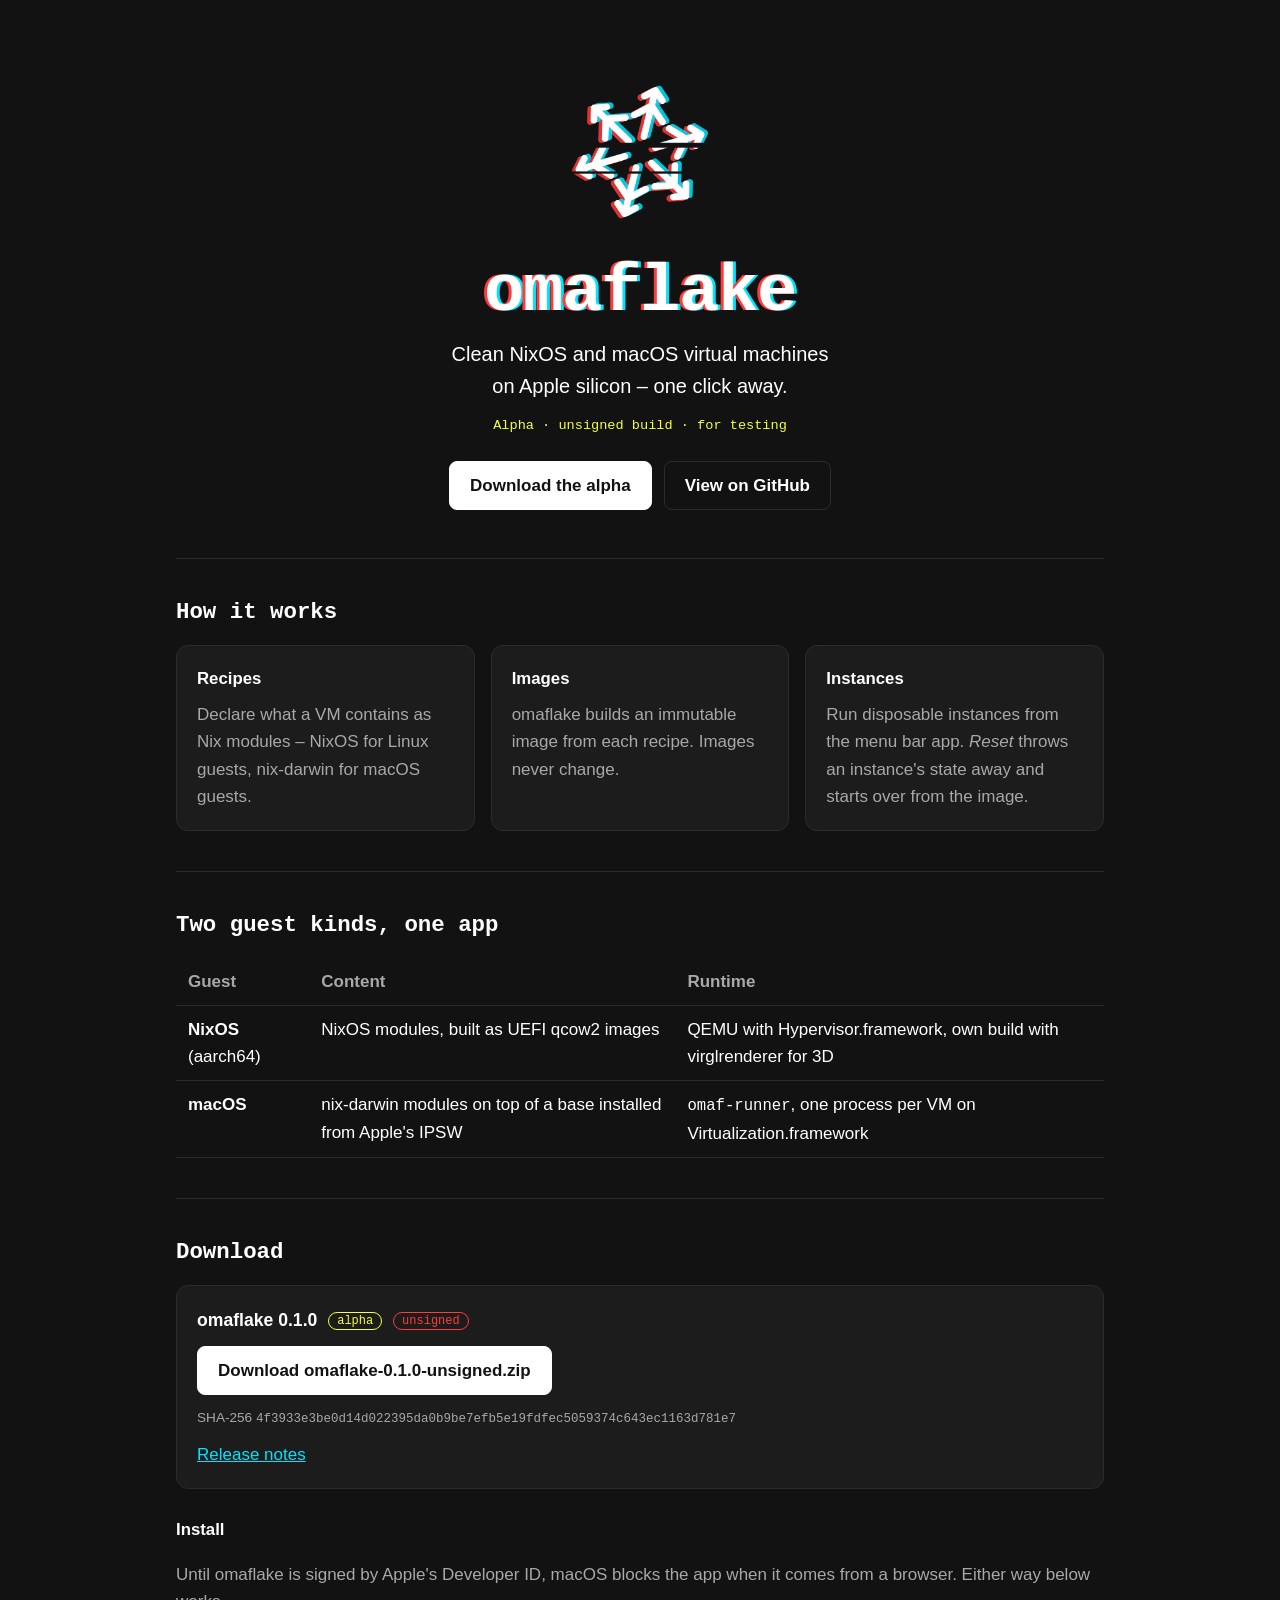
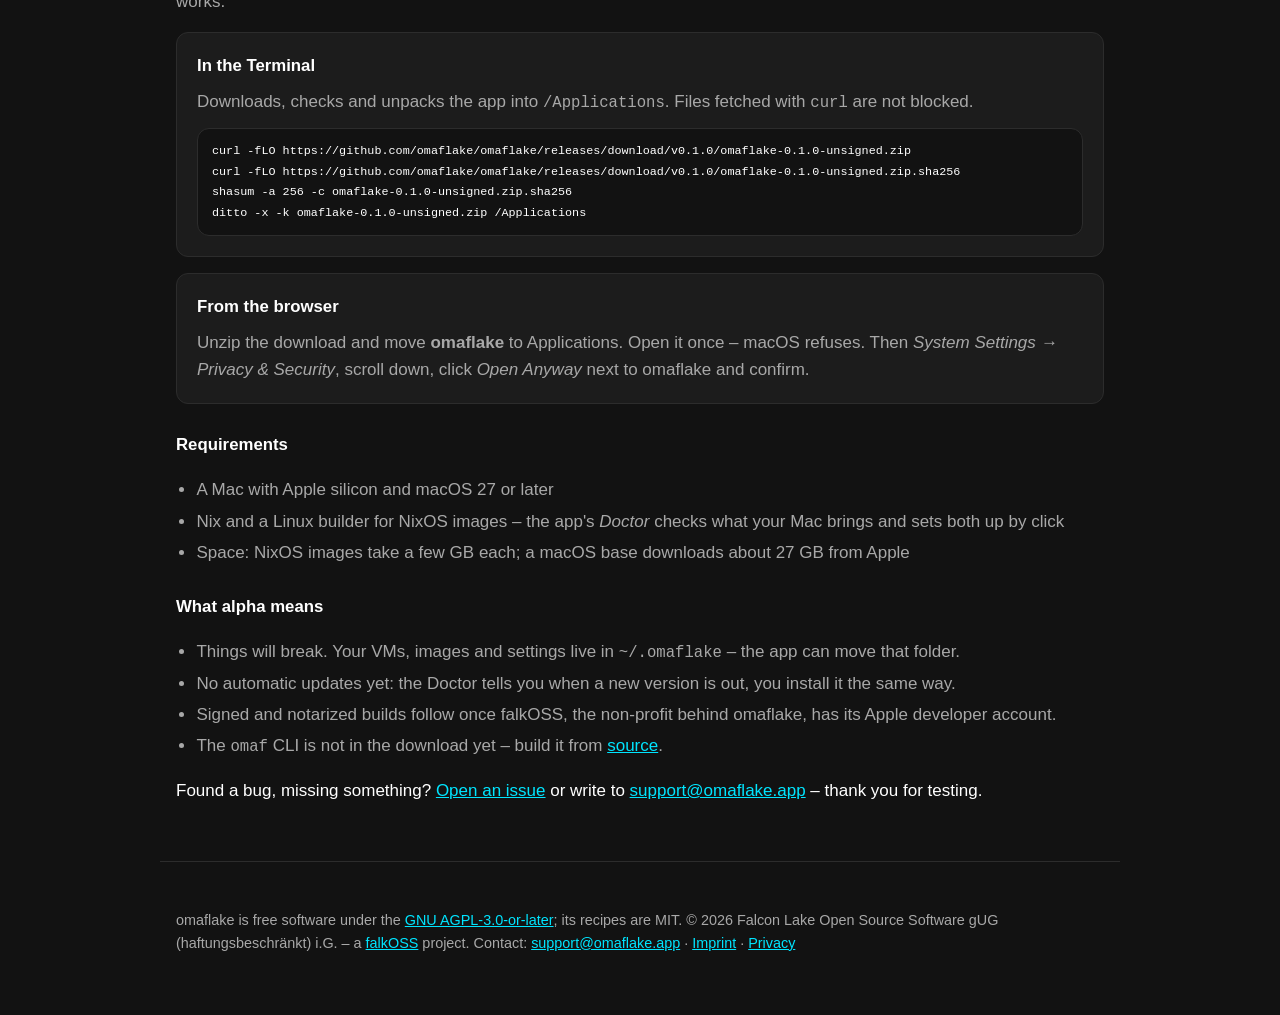
==== index.html @ 84b284cd "omaflake.app website Co-Authored-By: Claude Opus 5.5 <noreply@anthropic.com>" ====
<!doctype html>
<html lang="en">
<head>
  <meta charset="utf-8">
  <meta name="viewport" content="width=device-width, initial-scale=1">
  <title>omaflake – clean NixOS and macOS VMs on Apple silicon</title>
  <meta name="description" content="omaflake builds VM images from recipes you declare in Nix and runs disposable instances of them from a menu bar app. Alpha available for download.">
  <meta name="theme-color" content="#121212">
  <link rel="canonical" href="https://omaflake.app/">
  <meta property="og:title" content="omaflake">
  <meta property="og:description" content="Clean NixOS and macOS virtual machines on Apple silicon – one click away.">
  <meta property="og:image" content="https://omaflake.app/assets/og.png">
  <meta property="og:url" content="https://omaflake.app/">
  <meta property="og:type" content="website">
  <meta name="twitter:card" content="summary_large_image">
  <link rel="icon" href="favicon.ico" sizes="any">
  <link rel="icon" href="favicon.svg" type="image/svg+xml">
  <link rel="apple-touch-icon" href="apple-touch-icon.png">
  <link rel="manifest" href="site.webmanifest">
  <link rel="stylesheet" href="style.css">
</head>
<body>
  <header class="hero">
    <img class="mark" src="assets/omaflake-mark-on-dark-512.png" alt="" width="160" height="160">
    <h1 class="wordmark">omaflake</h1>
    <p class="tagline">Clean NixOS and macOS virtual machines on Apple silicon – one click away.</p>
    <p class="status">Alpha · unsigned build · for testing</p>
    <nav class="actions">
      <a class="button primary" href="#download">Download the alpha</a>
      <a class="button" href="https://github.com/omaflake/omaflake">View on GitHub</a>
    </nav>
  </header>

  <main>
    <section>
      <h2>How it works</h2>
      <div class="cards">
        <article>
          <h3>Recipes</h3>
          <p>Declare what a VM contains as Nix modules – NixOS for Linux guests, nix-darwin for macOS guests.</p>
        </article>
        <article>
          <h3>Images</h3>
          <p>omaflake builds an immutable image from each recipe. Images never change.</p>
        </article>
        <article>
          <h3>Instances</h3>
          <p>Run disposable instances from the menu bar app. <em>Reset</em> throws an instance's state away and starts over from the image.</p>
        </article>
      </div>
    </section>

    <section>
      <h2>Two guest kinds, one app</h2>
      <div class="table">
        <table>
          <thead><tr><th>Guest</th><th>Content</th><th>Runtime</th></tr></thead>
          <tbody>
            <tr><td data-label="Guest"><strong>NixOS</strong> (aarch64)</td><td data-label="Content">NixOS modules, built as UEFI qcow2 images</td><td data-label="Runtime">QEMU with Hypervisor.framework, own build with virglrenderer for 3D</td></tr>
            <tr><td data-label="Guest"><strong>macOS</strong></td><td data-label="Content">nix-darwin modules on top of a base installed from Apple's IPSW</td><td data-label="Runtime"><code>omaf-runner</code>, one process per VM on Virtualization.framework</td></tr>
          </tbody>
        </table>
      </div>
    </section>

    <section id="download">
      <h2>Download</h2>

      <div class="release" data-release hidden>
        <p class="release-head"><strong>omaflake <span data-version></span></strong> <span class="badge">alpha</span> <span class="badge warn">unsigned</span></p>
        <p><a class="button primary" data-url href="#">Download <span data-file></span></a></p>
        <p class="sum">SHA-256 <code data-sha></code></p>
        <p data-notes-wrap hidden><a data-page href="#">Release notes</a></p>
      </div>

      <div class="release" data-pending>
        <p class="release-head"><strong>The first alpha is on its way.</strong></p>
        <p class="muted">Want to hear when it is out? Write to <a href="mailto:support@omaflake.app?subject=omaflake%20alpha">support@omaflake.app</a>.</p>
      </div>

      <h3>Install</h3>
      <p class="muted">Until omaflake is signed by Apple's Developer ID, macOS blocks the app when it comes from a browser.
        Either way below works.</p>
      <div class="cards stack">
        <article>
          <h3>In the Terminal</h3>
          <p>Downloads, checks and unpacks the app into <code>/Applications</code>. Files fetched with <code>curl</code> are not blocked.</p>
          <pre class="snippet"><code data-install>curl -fLO &lt;download URL&gt;
shasum -a 256 -c &lt;file&gt;.sha256
ditto -x -k &lt;file&gt; /Applications</code></pre>
        </article>
        <article>
          <h3>From the browser</h3>
          <p>Unzip the download and move <strong>omaflake</strong> to Applications. Open it once – macOS refuses.
            Then <em>System Settings → Privacy &amp; Security</em>, scroll down, click <em>Open Anyway</em> next to omaflake and confirm.</p>
        </article>
      </div>

      <h3>Requirements</h3>
      <ul>
        <li>A Mac with Apple silicon and macOS 27 or later</li>
        <li>Nix and a Linux builder for NixOS images – the app's <em>Doctor</em> checks what your Mac brings and sets both up by click</li>
        <li>Space: NixOS images take a few GB each; a macOS base downloads about 27 GB from Apple</li>
      </ul>

      <h3>What alpha means</h3>
      <ul>
        <li>Things will break. Your VMs, images and settings live in <code>~/.omaflake</code> – the app can move that folder.</li>
        <li>No automatic updates yet: the Doctor tells you when a new version is out, you install it the same way.</li>
        <li>Signed and notarized builds follow once falkOSS, the non-profit behind omaflake, has its Apple developer account.</li>
        <li>The <code>omaf</code> CLI is not in the download yet – build it from <a href="https://github.com/omaflake/omaflake#readme">source</a>.</li>
      </ul>
      <p>Found a bug, missing something? <a href="https://github.com/omaflake/omaflake/issues">Open an issue</a> or write to
        <a href="mailto:support@omaflake.app?subject=omaflake%20alpha%20feedback">support@omaflake.app</a> – thank you for testing.</p>
    </section>
  </main>

  <footer>
    <p>omaflake is free software under the <a href="https://github.com/omaflake/omaflake/blob/main/LICENSE">GNU AGPL-3.0-or-later</a>; its recipes are MIT. © 2026 Falcon Lake Open Source Software gUG (haftungsbeschränkt) i.G. – a <a href="https://falkoss.org">falkOSS</a> project.
      Contact: <a href="mailto:support@omaflake.app">support@omaflake.app</a> ·
      <a href="https://falkoss.org/impressum.html">Imprint</a> · <a href="https://falkoss.org/datenschutz.html">Privacy</a></p>
  </footer>

  <script src="download.js" defer></script>
</body>
</html>
---- style.css ----
/* Colours from omaflake/brand/README.md */
:root {
  --bg: #121212;
  --surface: #1c1c1c;
  --line: #2c2c2c;
  --text: #ffffff;
  --muted: #a8a8a8;
  --red: #ff3b3b;
  --cyan: #00e5ff;
  --yellow: #f5ff3b;
  --mono: Menlo, ui-monospace, SFMono-Regular, Consolas, monospace;
  --sans: -apple-system, BlinkMacSystemFont, "Segoe UI", Roboto, sans-serif;
}

* { box-sizing: border-box; }

html { background: var(--bg); color-scheme: dark; }

body {
  margin: 0;
  background: var(--bg);
  color: var(--text);
  font: 17px/1.6 var(--sans);
}

a { color: var(--cyan); }

code, pre { font-family: var(--mono); font-size: 0.92em; }

.hero {
  max-width: 760px;
  margin: 0 auto;
  padding: 72px 16px 48px;
  text-align: center;
}

.mark { width: 160px; height: auto; }

.wordmark {
  margin: 16px 0 8px;
  font: 700 clamp(2.6rem, 9vw, 4.2rem)/1.1 var(--mono);
  letter-spacing: -0.02em;
  text-shadow: -3px 0 var(--red), 3px 0 var(--cyan);
}

.tagline { margin: 0 auto; max-width: 34ch; font-size: 1.25rem; }

.status { color: var(--yellow); font: 0.85rem var(--mono); margin: 16px 0 28px; }

.actions { display: flex; gap: 12px; justify-content: center; flex-wrap: wrap; }

.button {
  display: inline-block;
  padding: 10px 20px;
  border: 1px solid var(--line);
  border-radius: 8px;
  color: var(--text);
  text-decoration: none;
  font-weight: 600;
}
.button:hover { border-color: var(--cyan); }
.button.primary { background: var(--text); color: var(--bg); border-color: var(--text); }
.button.primary:hover { background: var(--cyan); border-color: var(--cyan); }

main { max-width: 960px; margin: 0 auto; padding: 0 16px; }

section { padding: 40px 0; border-top: 1px solid var(--line); }

h2 { font: 700 1.4rem var(--mono); margin: 0 0 20px; }
h3 { margin: 0 0 8px; font-size: 1.05rem; }

.cards { display: grid; grid-template-columns: repeat(auto-fit, minmax(240px, 1fr)); gap: 16px; }
.cards article { background: var(--surface); border: 1px solid var(--line); border-radius: 12px; padding: 20px; }
.cards p { margin: 0; color: var(--muted); }

.table { overflow-x: auto; }
table { width: 100%; border-collapse: collapse; min-width: 540px; }
th, td { text-align: left; padding: 10px 12px; border-bottom: 1px solid var(--line); vertical-align: top; }
th { color: var(--muted); font-weight: 600; }

pre {
  background: var(--surface);
  border: 1px solid var(--line);
  border-radius: 12px;
  padding: 16px 20px;
  overflow-x: auto;
}

footer {
  max-width: 960px;
  margin: 0 auto;
  padding: 32px 16px 48px;
  border-top: 1px solid var(--line);
  color: var(--muted);
  font-size: 0.9rem;
}

@media (max-width: 600px) {
  table { min-width: 0; }
  thead { display: none; }
  tr, td { display: block; }
  tr { padding: 12px 0; border-bottom: 1px solid var(--line); }
  td { border: 0; padding: 2px 0; }
  td::before { content: attr(data-label); display: block; color: var(--muted); font-size: 0.8rem; }
}

#download > h3 { margin: 28px 0 8px; }
.cards.stack { grid-template-columns: 1fr; }
#download ul { padding-left: 1.2em; color: var(--muted); }
#download li { margin: 4px 0; }
.muted { color: var(--muted); }
.release { background: var(--surface); border: 1px solid var(--line); border-radius: 12px; padding: 20px; }
.release[hidden] { display: none; }
.release p { margin: 0 0 12px; }
.release p:last-child { margin-bottom: 0; }
.release-head { font-size: 1.1rem; }
.badge { display: inline-block; margin-left: 6px; padding: 1px 8px; border: 1px solid var(--yellow); border-radius: 999px;
  color: var(--yellow); font: 0.75rem var(--mono); vertical-align: middle; }
.badge.warn { border-color: var(--red); color: var(--red); }
.sum { color: var(--muted); font-size: 0.85rem; overflow-wrap: anywhere; }
.snippet { margin: 12px 0 0; padding: 12px 14px; font-size: 0.8rem; background: var(--bg); }
.cards article .snippet code { white-space: pre; }
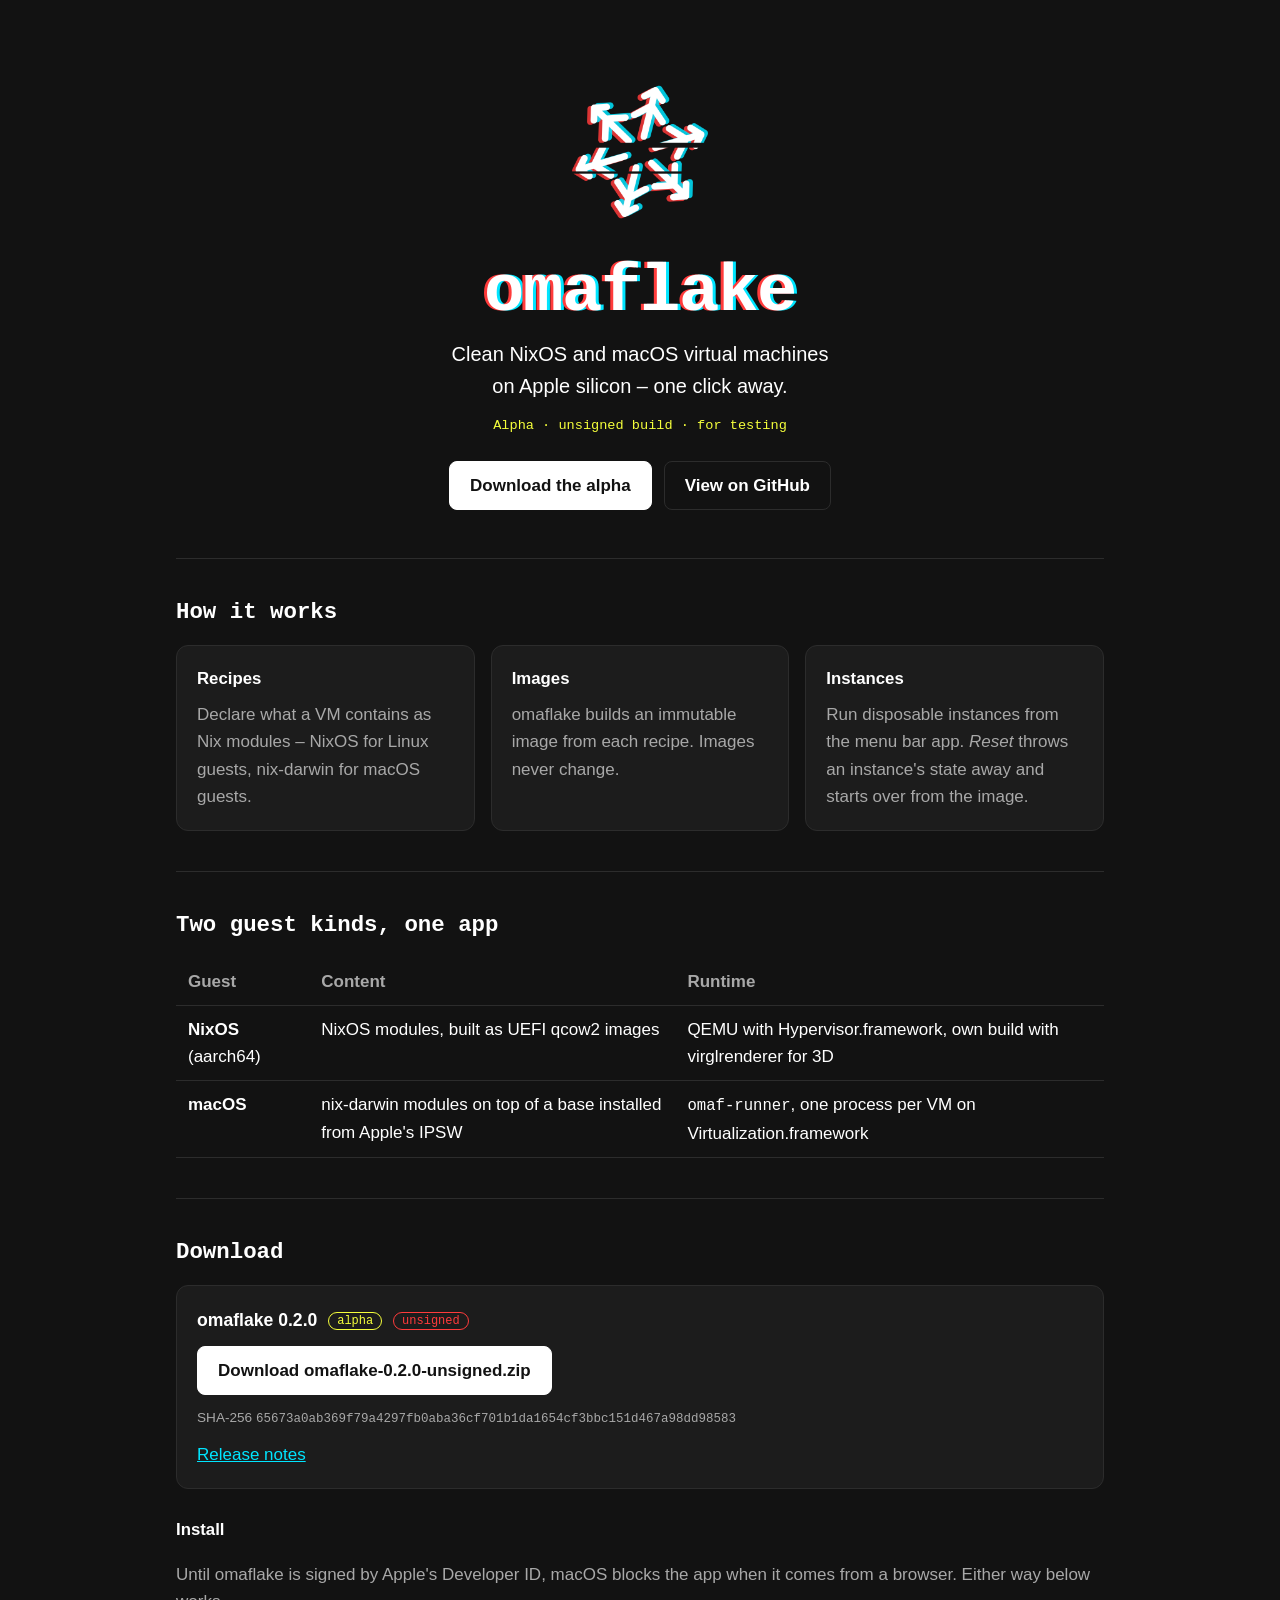
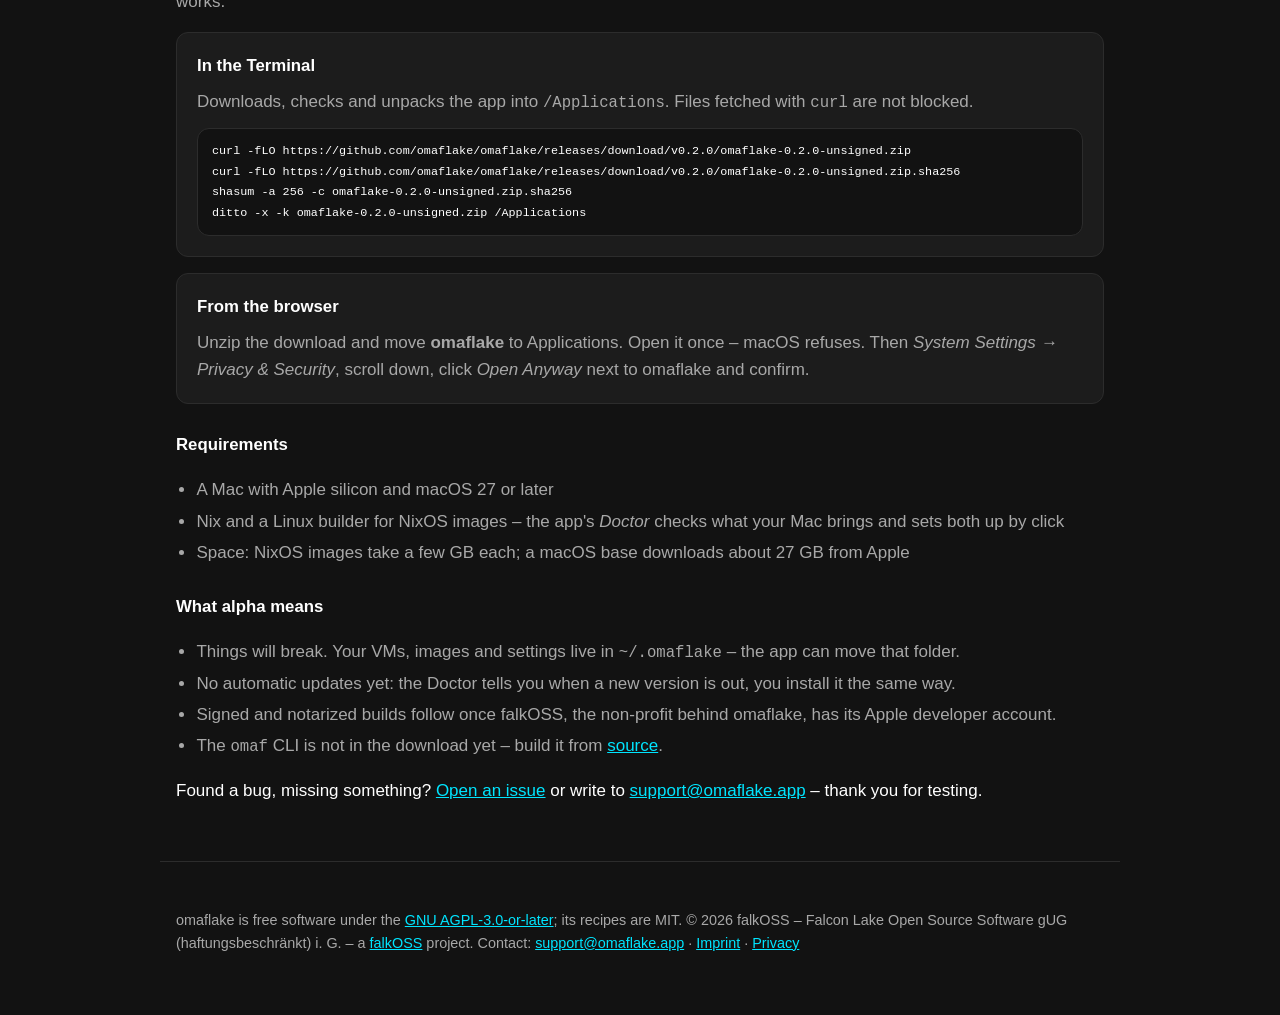
==== commit bc044aea: "Full name: falkOSS – Falcon Lake Open Source Software gUG (haftungsbeschränkt) i. G. Co-Authored-By:" ====
--- a/index.html
+++ b/index.html
@@ -116,7 +116,7 @@
   </main>
 
   <footer>
-    <p>omaflake is free software under the <a href="https://github.com/omaflake/omaflake/blob/main/LICENSE">GNU AGPL-3.0-or-later</a>; its recipes are MIT. © 2026 Falcon Lake Open Source Software gUG (haftungsbeschränkt) i.G. – a <a href="https://falkoss.org">falkOSS</a> project.
+    <p>omaflake is free software under the <a href="https://github.com/omaflake/omaflake/blob/main/LICENSE">GNU AGPL-3.0-or-later</a>; its recipes are MIT. © 2026 falkOSS – Falcon Lake Open Source Software gUG (haftungsbeschränkt) i. G. – a <a href="https://falkoss.org">falkOSS</a> project.
       Contact: <a href="mailto:support@omaflake.app">support@omaflake.app</a> ·
       <a href="https://falkoss.org/impressum.html">Imprint</a> · <a href="https://falkoss.org/datenschutz.html">Privacy</a></p>
   </footer>
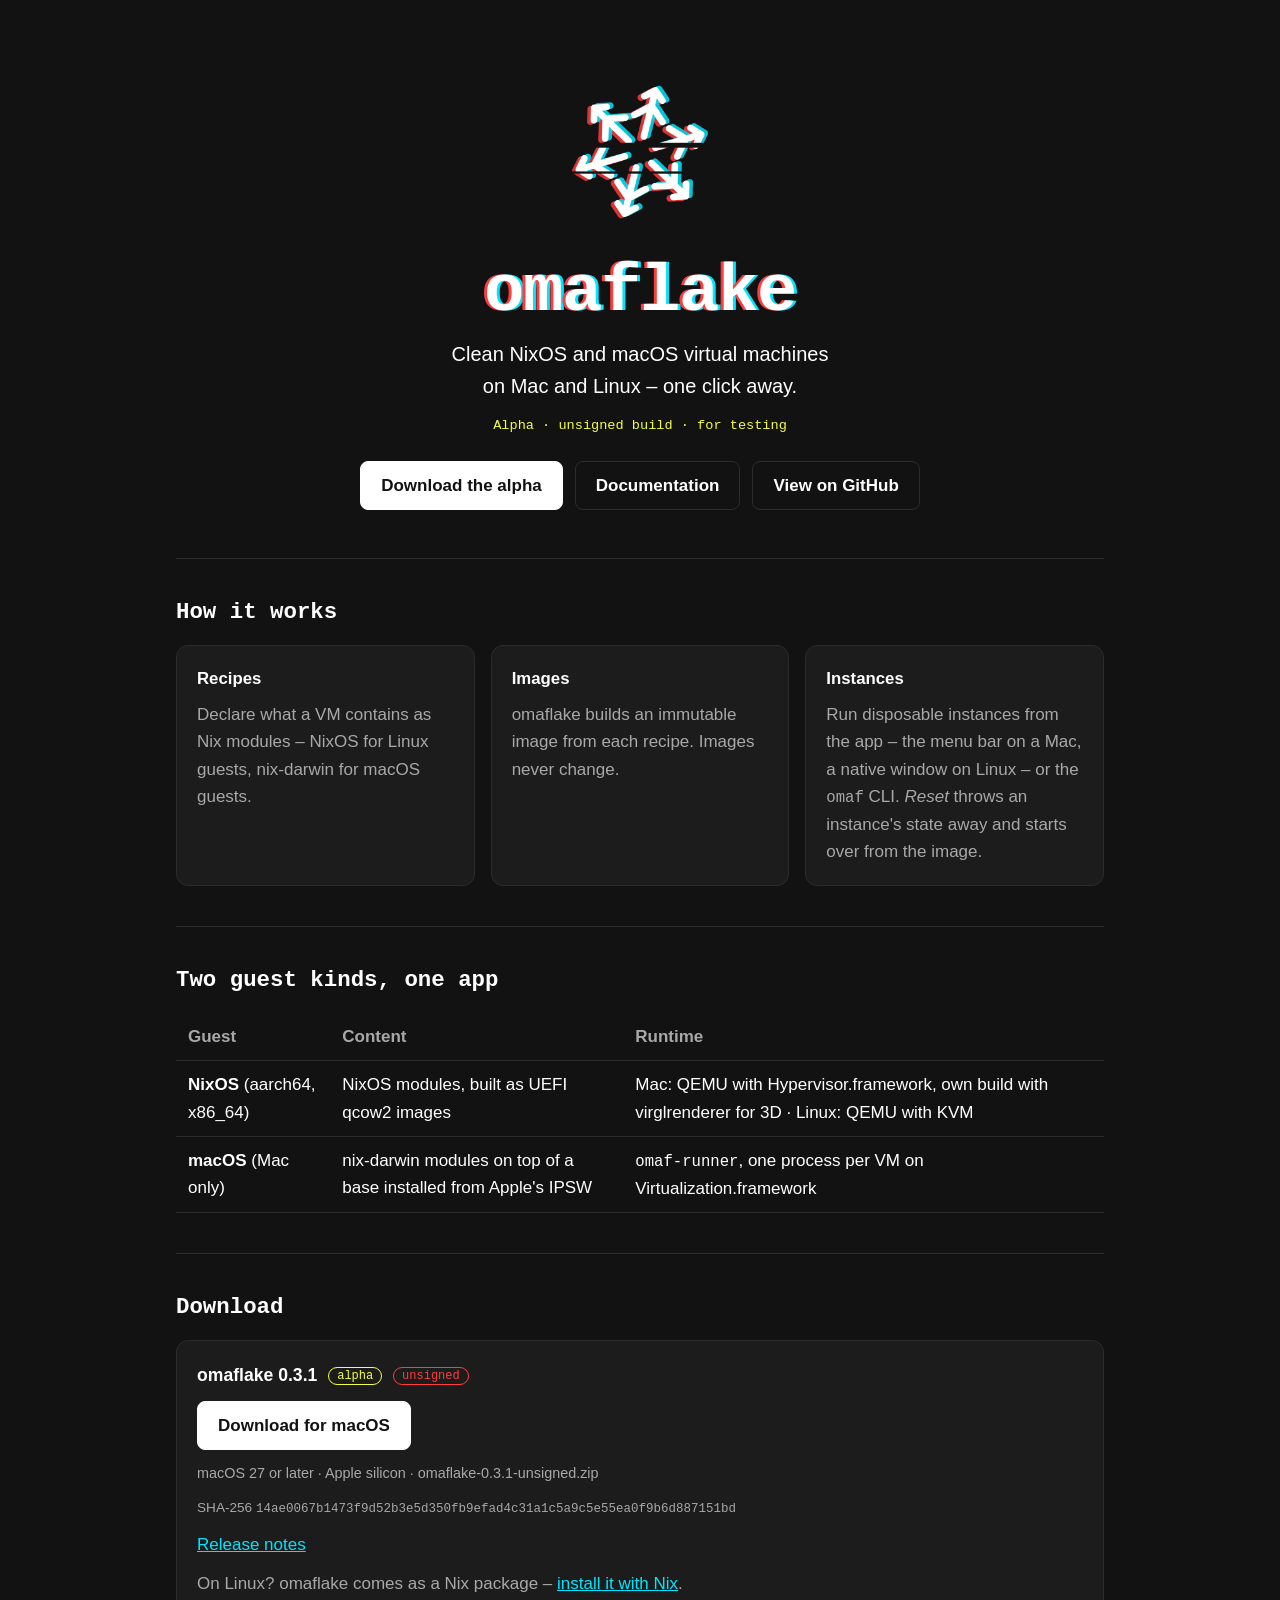
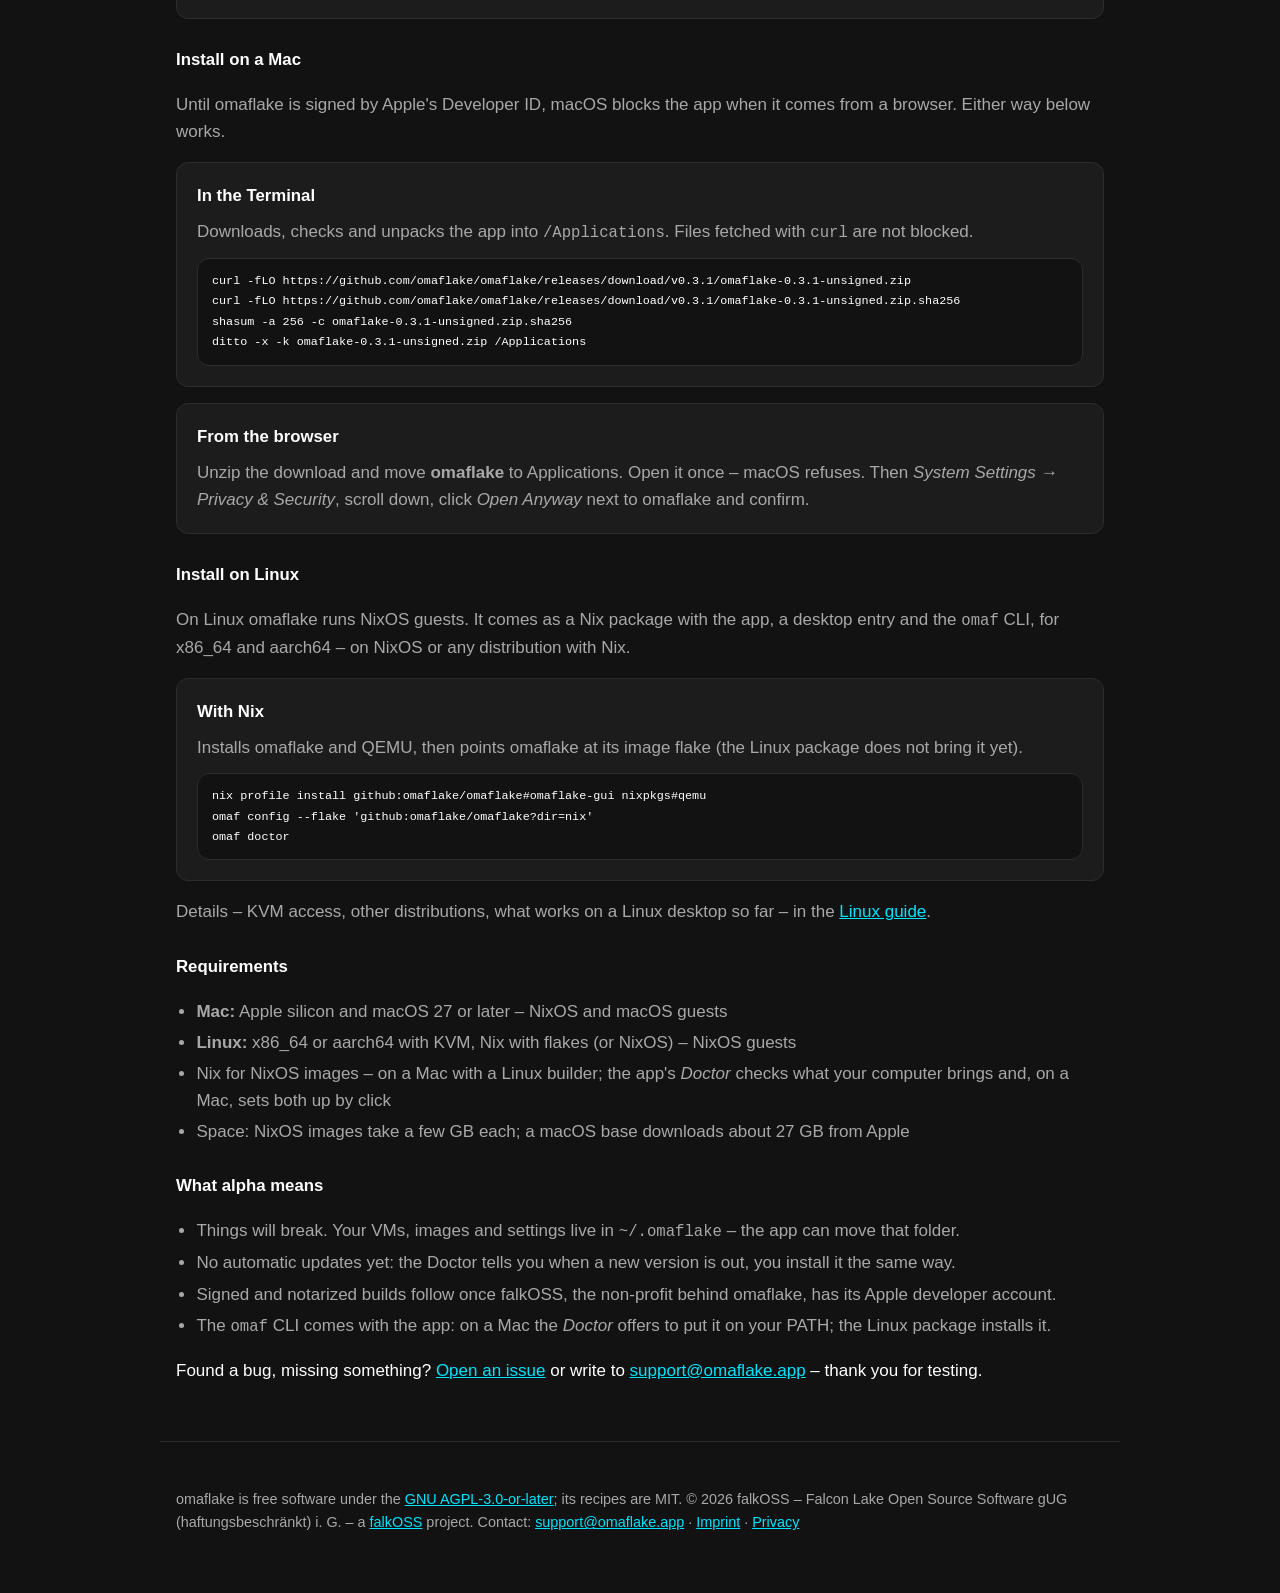
==== commit 8aa2b296: "omaflake on Mac and Linux: install on Linux, docs link, macOS download marked Tagline and meta texts" ====
--- a/index.html
+++ b/index.html
@@ -3,12 +3,12 @@
 <head>
   <meta charset="utf-8">
   <meta name="viewport" content="width=device-width, initial-scale=1">
-  <title>omaflake – clean NixOS and macOS VMs on Apple silicon</title>
-  <meta name="description" content="omaflake builds VM images from recipes you declare in Nix and runs disposable instances of them from a menu bar app. Alpha available for download.">
+  <title>omaflake – clean NixOS and macOS VMs on Mac and Linux</title>
+  <meta name="description" content="omaflake builds VM images from recipes you declare in Nix and runs disposable instances of them – on a Mac and on Linux. Alpha available for download.">
   <meta name="theme-color" content="#121212">
   <link rel="canonical" href="https://omaflake.app/">
   <meta property="og:title" content="omaflake">
-  <meta property="og:description" content="Clean NixOS and macOS virtual machines on Apple silicon – one click away.">
+  <meta property="og:description" content="Clean NixOS and macOS virtual machines on Mac and Linux – one click away.">
   <meta property="og:image" content="https://omaflake.app/assets/og.png">
   <meta property="og:url" content="https://omaflake.app/">
   <meta property="og:type" content="website">
@@ -23,10 +23,11 @@
   <header class="hero">
     <img class="mark" src="assets/omaflake-mark-on-dark-512.png" alt="" width="160" height="160">
     <h1 class="wordmark">omaflake</h1>
-    <p class="tagline">Clean NixOS and macOS virtual machines on Apple silicon – one click away.</p>
+    <p class="tagline">Clean NixOS and macOS virtual machines on Mac and Linux – one click away.</p>
     <p class="status">Alpha · unsigned build · for testing</p>
     <nav class="actions">
       <a class="button primary" href="#download">Download the alpha</a>
+      <a class="button" href="https://omaflake.dev">Documentation</a>
       <a class="button" href="https://github.com/omaflake/omaflake">View on GitHub</a>
     </nav>
   </header>
@@ -45,7 +46,7 @@
         </article>
         <article>
           <h3>Instances</h3>
-          <p>Run disposable instances from the menu bar app. <em>Reset</em> throws an instance's state away and starts over from the image.</p>
+          <p>Run disposable instances from the app – the menu bar on a Mac, a native window on Linux – or the <code>omaf</code> CLI. <em>Reset</em> throws an instance's state away and starts over from the image.</p>
         </article>
       </div>
     </section>
@@ -56,8 +57,8 @@
         <table>
           <thead><tr><th>Guest</th><th>Content</th><th>Runtime</th></tr></thead>
           <tbody>
-            <tr><td data-label="Guest"><strong>NixOS</strong> (aarch64)</td><td data-label="Content">NixOS modules, built as UEFI qcow2 images</td><td data-label="Runtime">QEMU with Hypervisor.framework, own build with virglrenderer for 3D</td></tr>
-            <tr><td data-label="Guest"><strong>macOS</strong></td><td data-label="Content">nix-darwin modules on top of a base installed from Apple's IPSW</td><td data-label="Runtime"><code>omaf-runner</code>, one process per VM on Virtualization.framework</td></tr>
+            <tr><td data-label="Guest"><strong>NixOS</strong> (aarch64, x86_64)</td><td data-label="Content">NixOS modules, built as UEFI qcow2 images</td><td data-label="Runtime">Mac: QEMU with Hypervisor.framework, own build with virglrenderer for 3D · Linux: QEMU with KVM</td></tr>
+            <tr><td data-label="Guest"><strong>macOS</strong> (Mac only)</td><td data-label="Content">nix-darwin modules on top of a base installed from Apple's IPSW</td><td data-label="Runtime"><code>omaf-runner</code>, one process per VM on Virtualization.framework</td></tr>
           </tbody>
         </table>
       </div>
@@ -68,9 +69,11 @@
 
       <div class="release" data-release hidden>
         <p class="release-head"><strong>omaflake <span data-version></span></strong> <span class="badge">alpha</span> <span class="badge warn">unsigned</span></p>
-        <p><a class="button primary" data-url href="#">Download <span data-file></span></a></p>
+        <p><a class="button primary" data-url href="#">Download for macOS</a></p>
+        <p class="platform">macOS 27 or later · Apple silicon · <span data-file></span></p>
         <p class="sum">SHA-256 <code data-sha></code></p>
         <p data-notes-wrap hidden><a data-page href="#">Release notes</a></p>
+        <p class="muted">On Linux? omaflake comes as a Nix package – <a href="#linux">install it with Nix</a>.</p>
       </div>
 
       <div class="release" data-pending>
@@ -78,7 +81,7 @@
         <p class="muted">Want to hear when it is out? Write to <a href="mailto:support@omaflake.app?subject=omaflake%20alpha">support@omaflake.app</a>.</p>
       </div>
 
-      <h3>Install</h3>
+      <h3>Install on a Mac</h3>
       <p class="muted">Until omaflake is signed by Apple's Developer ID, macOS blocks the app when it comes from a browser.
         Either way below works.</p>
       <div class="cards stack">
@@ -96,10 +99,26 @@
         </article>
       </div>
 
+      <h3 id="linux">Install on Linux</h3>
+      <p class="muted">On Linux omaflake runs NixOS guests. It comes as a Nix package with the app, a desktop entry and the <code>omaf</code> CLI,
+        for x86_64 and aarch64 – on NixOS or any distribution with Nix.</p>
+      <div class="cards stack">
+        <article>
+          <h3>With Nix</h3>
+          <p>Installs omaflake and QEMU, then points omaflake at its image flake (the Linux package does not bring it yet).</p>
+          <pre class="snippet"><code>nix profile install github:omaflake/omaflake#omaflake-gui nixpkgs#qemu
+omaf config --flake 'github:omaflake/omaflake?dir=nix'
+omaf doctor</code></pre>
+        </article>
+      </div>
+      <p class="muted">Details – KVM access, other distributions, what works on a Linux desktop so far – in the
+        <a href="https://omaflake.dev/linux/">Linux guide</a>.</p>
+
       <h3>Requirements</h3>
       <ul>
-        <li>A Mac with Apple silicon and macOS 27 or later</li>
-        <li>Nix and a Linux builder for NixOS images – the app's <em>Doctor</em> checks what your Mac brings and sets both up by click</li>
+        <li><strong>Mac:</strong> Apple silicon and macOS 27 or later – NixOS and macOS guests</li>
+        <li><strong>Linux:</strong> x86_64 or aarch64 with KVM, Nix with flakes (or NixOS) – NixOS guests</li>
+        <li>Nix for NixOS images – on a Mac with a Linux builder; the app's <em>Doctor</em> checks what your computer brings and, on a Mac, sets both up by click</li>
         <li>Space: NixOS images take a few GB each; a macOS base downloads about 27 GB from Apple</li>
       </ul>
 
@@ -108,7 +127,7 @@
         <li>Things will break. Your VMs, images and settings live in <code>~/.omaflake</code> – the app can move that folder.</li>
         <li>No automatic updates yet: the Doctor tells you when a new version is out, you install it the same way.</li>
         <li>Signed and notarized builds follow once falkOSS, the non-profit behind omaflake, has its Apple developer account.</li>
-        <li>The <code>omaf</code> CLI is not in the download yet – build it from <a href="https://github.com/omaflake/omaflake#readme">source</a>.</li>
+        <li>The <code>omaf</code> CLI comes with the app: on a Mac the <em>Doctor</em> offers to put it on your PATH; the Linux package installs it.</li>
       </ul>
       <p>Found a bug, missing something? <a href="https://github.com/omaflake/omaflake/issues">Open an issue</a> or write to
         <a href="mailto:support@omaflake.app?subject=omaflake%20alpha%20feedback">support@omaflake.app</a> – thank you for testing.</p>
--- a/style.css
+++ b/style.css
@@ -105,7 +105,7 @@
 }
 
 #download > h3 { margin: 28px 0 8px; }
-.cards.stack { grid-template-columns: 1fr; }
+.cards.stack { grid-template-columns: minmax(0, 1fr); }
 #download ul { padding-left: 1.2em; color: var(--muted); }
 #download li { margin: 4px 0; }
 .muted { color: var(--muted); }
@@ -118,5 +118,6 @@
   color: var(--yellow); font: 0.75rem var(--mono); vertical-align: middle; }
 .badge.warn { border-color: var(--red); color: var(--red); }
 .sum { color: var(--muted); font-size: 0.85rem; overflow-wrap: anywhere; }
+.platform { color: var(--muted); font-size: 0.9rem; overflow-wrap: anywhere; }
 .snippet { margin: 12px 0 0; padding: 12px 14px; font-size: 0.8rem; background: var(--bg); }
 .cards article .snippet code { white-space: pre; }
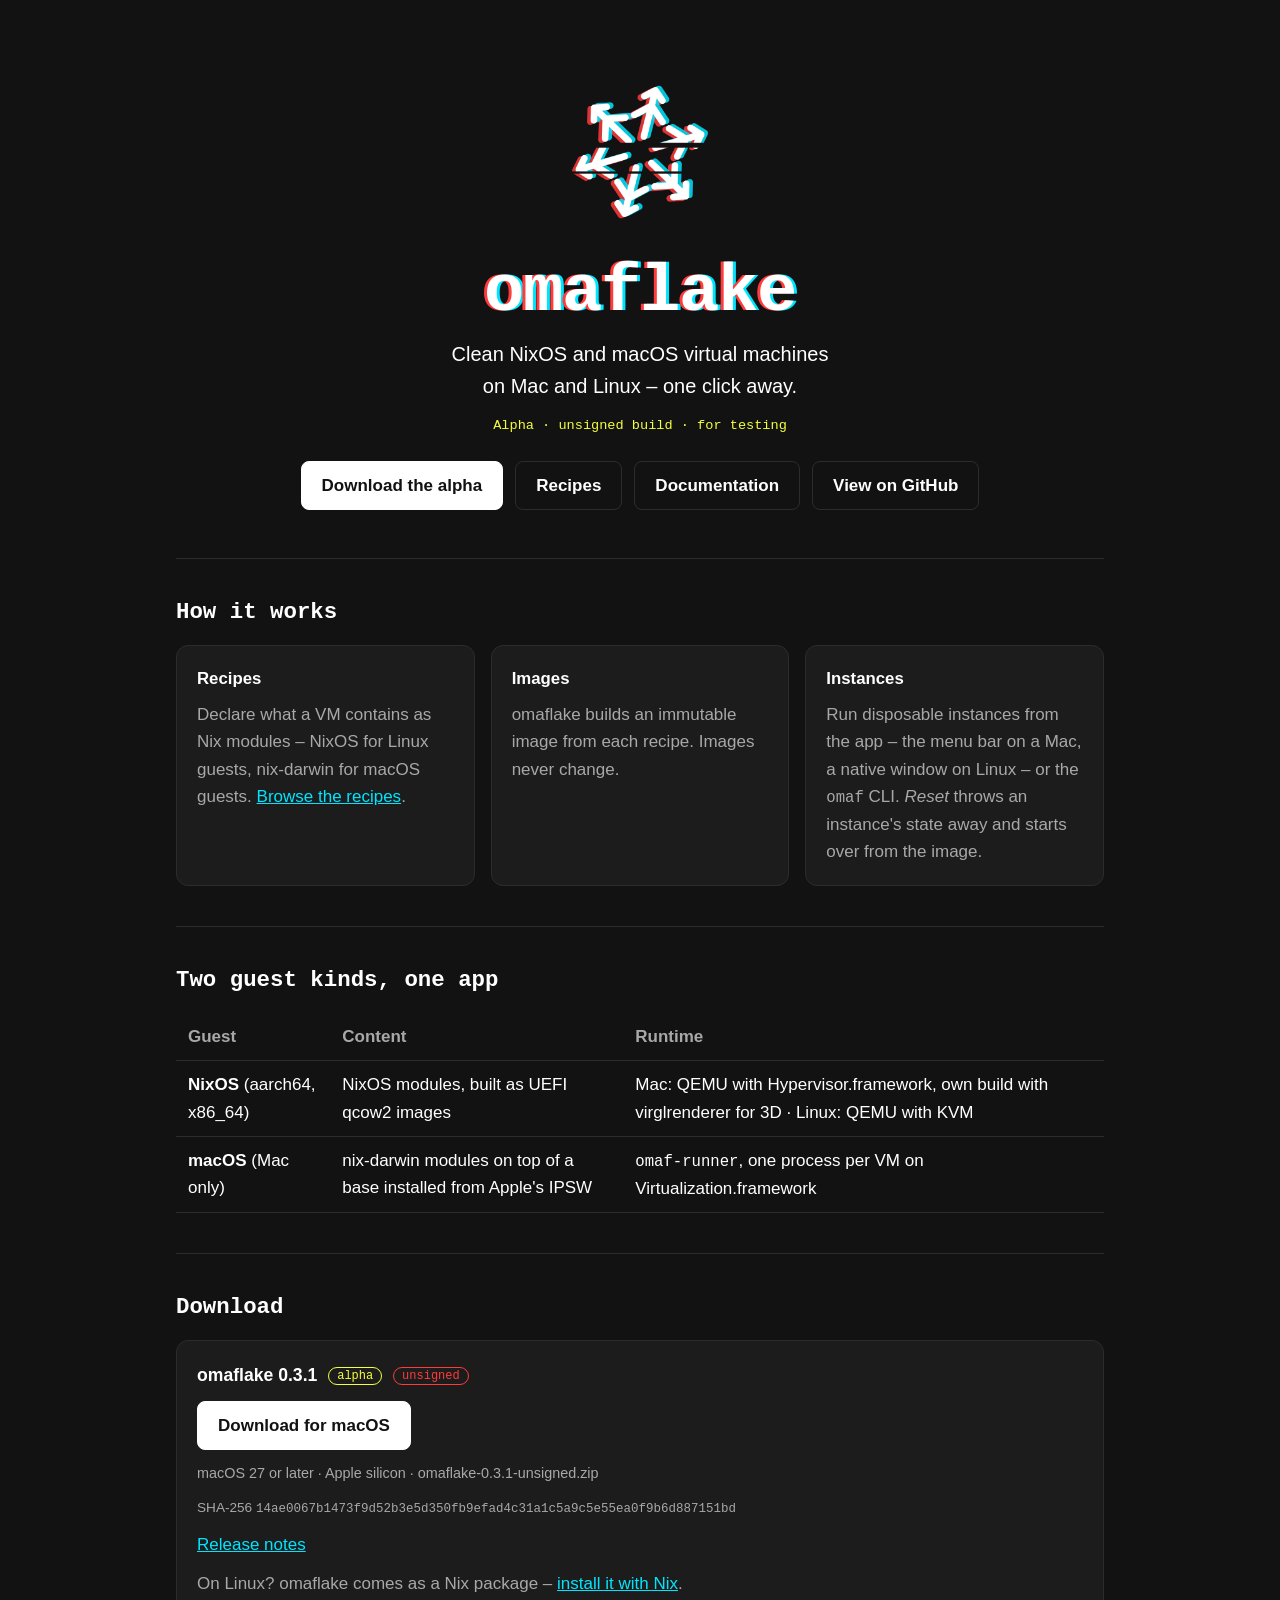
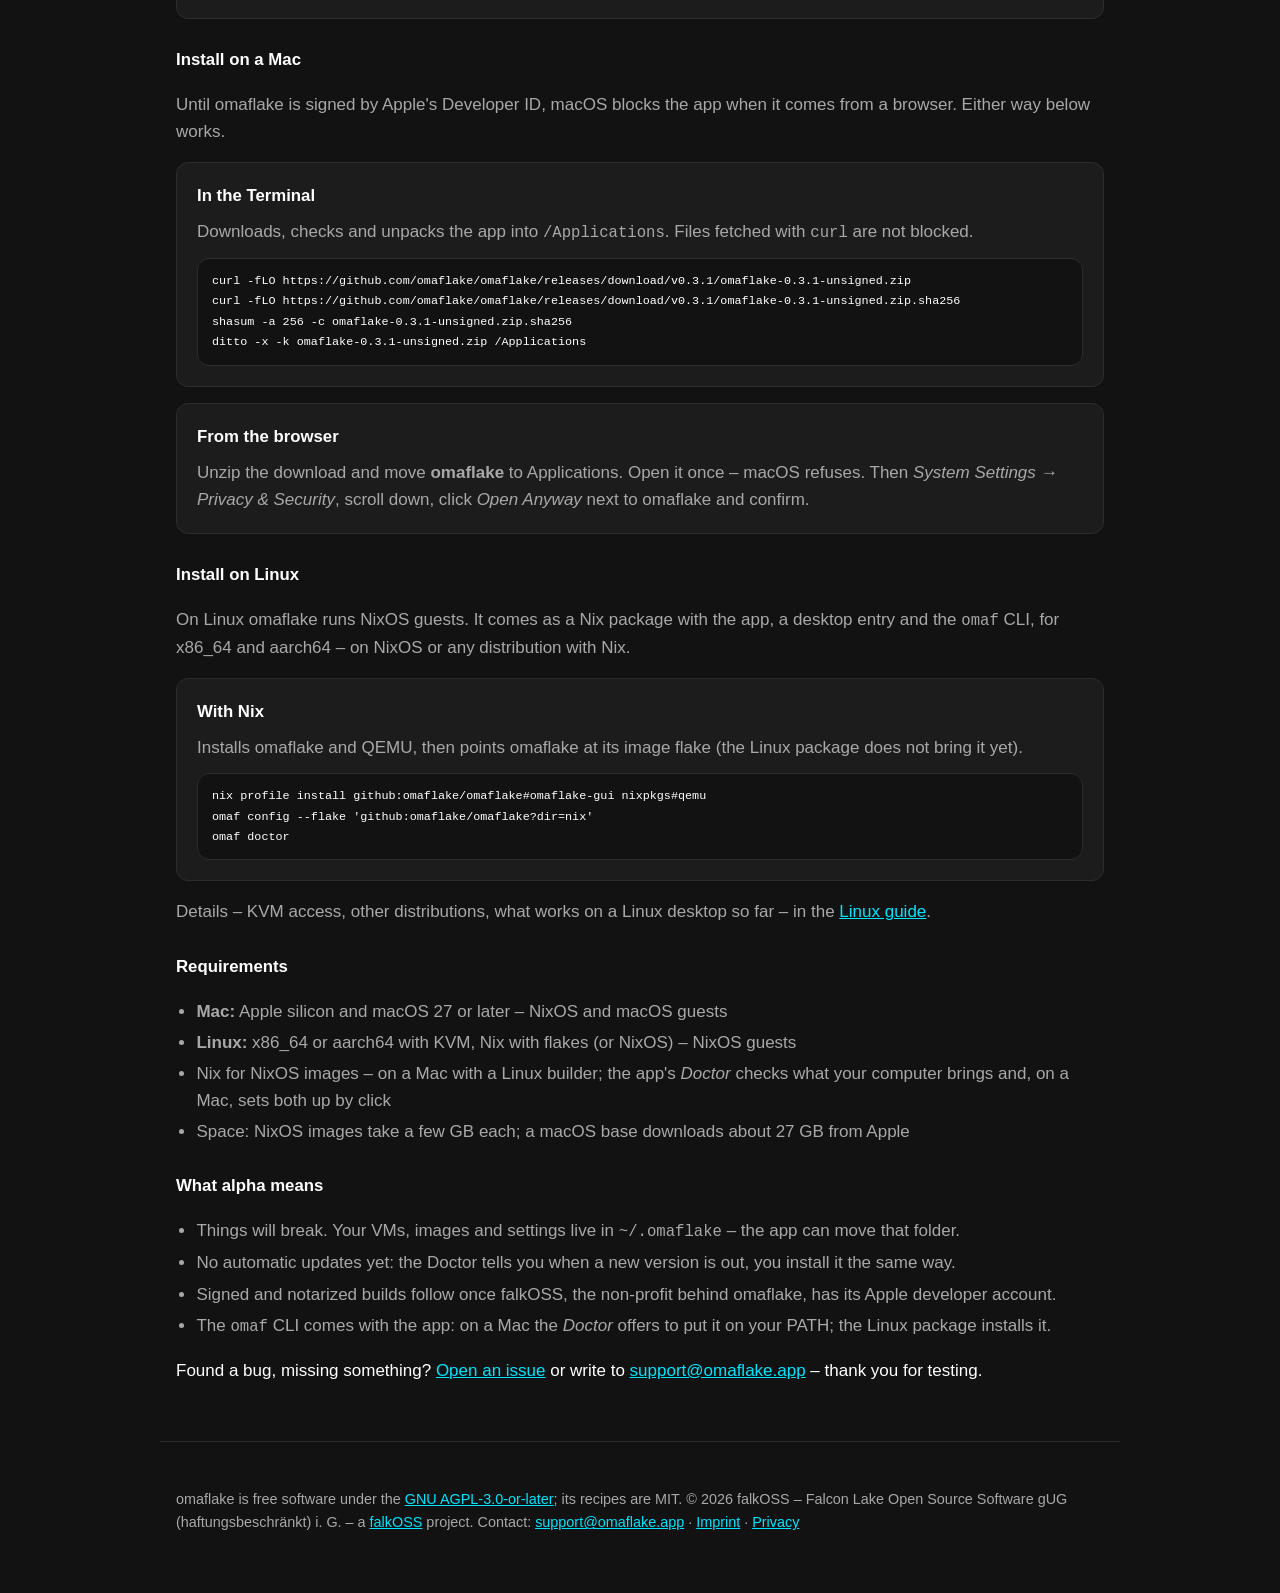
==== commit f81013e6: "Recipes page: search and filter the recipe catalog recipes/ loads catalog.json of omaflake/recipes a" ====
--- a/index.html
+++ b/index.html
@@ -27,6 +27,7 @@
     <p class="status">Alpha · unsigned build · for testing</p>
     <nav class="actions">
       <a class="button primary" href="#download">Download the alpha</a>
+      <a class="button" href="recipes/">Recipes</a>
       <a class="button" href="https://omaflake.dev">Documentation</a>
       <a class="button" href="https://github.com/omaflake/omaflake">View on GitHub</a>
     </nav>
@@ -38,7 +39,7 @@
       <div class="cards">
         <article>
           <h3>Recipes</h3>
-          <p>Declare what a VM contains as Nix modules – NixOS for Linux guests, nix-darwin for macOS guests.</p>
+          <p>Declare what a VM contains as Nix modules – NixOS for Linux guests, nix-darwin for macOS guests. <a href="recipes/">Browse the recipes</a>.</p>
         </article>
         <article>
           <h3>Images</h3>
--- a/style.css
+++ b/style.css
@@ -117,7 +117,137 @@
 .badge { display: inline-block; margin-left: 6px; padding: 1px 8px; border: 1px solid var(--yellow); border-radius: 999px;
   color: var(--yellow); font: 0.75rem var(--mono); vertical-align: middle; }
 .badge.warn { border-color: var(--red); color: var(--red); }
+.badge[hidden] { display: none; }
 .sum { color: var(--muted); font-size: 0.85rem; overflow-wrap: anywhere; }
 .platform { color: var(--muted); font-size: 0.9rem; overflow-wrap: anywhere; }
 .snippet { margin: 12px 0 0; padding: 12px 14px; font-size: 0.8rem; background: var(--bg); }
 .cards article .snippet code { white-space: pre; }
+
+/* Recipes page (recipes/) */
+.visually-hidden { position: absolute; width: 1px; height: 1px; overflow: hidden; clip: rect(0 0 0 0); white-space: nowrap; }
+.topbar { max-width: 960px; margin: 0 auto; padding: 20px 16px; display: flex; align-items: center; justify-content: space-between;
+  gap: 16px; flex-wrap: wrap; }
+.brand { display: flex; align-items: center; gap: 10px; color: var(--text); text-decoration: none; font: 700 1.2rem var(--mono); }
+.topbar nav { display: flex; gap: 20px; }
+.topbar nav a { color: var(--muted); text-decoration: none; }
+.topbar nav a:hover { color: var(--text); }
+
+.catalog-head { border-top: 0; padding: 24px 0 8px; }
+.catalog-head h1 { font: 700 clamp(2rem, 6vw, 2.6rem)/1.1 var(--mono); margin: 0 0 12px; text-shadow: -2px 0 var(--red), 2px 0 var(--cyan); }
+.catalog-head p { margin: 0 0 8px; max-width: 70ch; }
+.source-line { font-size: 0.9rem; color: var(--muted); }
+.source-line.warn { color: var(--text); border-left: 3px solid var(--red); padding-left: 12px; }
+
+.filters { padding: 16px 0 12px; border-bottom: 1px solid var(--line); }
+.search { display: flex; align-items: center; gap: 8px; background: var(--surface); border: 1px solid var(--line); border-radius: 10px;
+  padding: 0 12px; }
+.search:focus-within { border-color: var(--cyan); }
+.search input { flex: 1; min-width: 0; background: none; border: 0; color: var(--text); font: inherit; padding: 10px 0; outline: none; }
+.search input::-webkit-search-cancel-button { filter: invert(1); }
+kbd { font: 0.75rem var(--mono); color: var(--muted); border: 1px solid var(--line); border-radius: 4px; padding: 0 6px; }
+
+.filter-row { display: flex; flex-wrap: wrap; align-items: center; gap: 12px 20px; margin-top: 12px; }
+fieldset { border: 0; margin: 0; padding: 0; min-width: 0; }
+.segmented { display: flex; flex-wrap: wrap; align-items: center; gap: 4px; }
+.segmented legend { float: left; margin-right: 6px; padding: 5px 0; line-height: 1.4; color: var(--muted); font-size: 0.85rem; }
+.segmented label { position: relative; }
+.segmented input { position: absolute; opacity: 0; }
+.segmented span { display: inline-block; padding: 4px 12px; line-height: 1.4; border: 1px solid var(--line); border-radius: 999px; font-size: 0.9rem;
+  cursor: pointer; }
+.segmented input:checked + span { background: var(--text); color: var(--bg); border-color: var(--text); }
+.segmented input:focus-visible + span { outline: 2px solid var(--cyan); outline-offset: 2px; }
+
+.tags, .recipe-tags { display: flex; flex-wrap: wrap; gap: 6px; }
+.tags { margin-top: 12px; }
+.tags[hidden] { display: none; }
+.tag { display: inline-flex; align-items: center; gap: 6px; background: none; border: 1px solid var(--line); border-radius: 999px;
+  color: var(--muted); font: 0.8rem var(--mono); padding: 2px 10px; cursor: pointer; }
+.tag:hover { border-color: var(--cyan); color: var(--text); }
+.tag[aria-pressed="true"] { border-color: var(--cyan); color: var(--cyan); }
+.tag .n { opacity: 0.7; }
+.tag.small { padding: 1px 8px; font-size: 0.75rem; }
+
+.result-bar { display: flex; align-items: center; gap: 16px; margin: 16px 0 12px; }
+.count { margin: 0; color: var(--muted); font-size: 0.9rem; }
+.link-button { background: none; border: 0; padding: 0; color: var(--cyan); font: inherit; text-decoration: underline; cursor: pointer; }
+.link-button[hidden] { display: none; }
+
+.recipe-list { display: grid; grid-template-columns: repeat(auto-fill, minmax(min(100%, 300px), 1fr)); gap: 16px;
+  align-items: start; }
+/* Closed cards share one size; an open one grows in its place, so the order never changes */
+.recipe { display: flex; flex-direction: column; gap: 8px; background: var(--surface); border: 1px solid var(--line);
+  border-radius: 12px; padding: 18px 20px 14px; min-width: 0; scroll-margin-top: 16px; }
+/* Every row keeps its height (one line each when closed), so closed cards are equal and nothing moves on opening */
+.recipe > * { flex: none; }
+.recipe:not(.open) { cursor: pointer; transition: border-color 0.15s, background-color 0.15s; }
+.recipe:not(.open):hover { border-color: #4a4a4a; background: #222; }
+.recipe.open { border-color: var(--cyan); }
+.recipe-head { display: flex; align-items: center; justify-content: space-between; gap: 12px; min-width: 0; }
+.recipe-name { display: flex; align-items: center; gap: 8px; min-width: 0; font: 700 1.15rem var(--mono); margin: 0; }
+.recipe-name a { color: var(--text); text-decoration: none; overflow: hidden; text-overflow: ellipsis; white-space: nowrap; }
+.recipe-name a:hover { color: var(--cyan); }
+.recipe-name .badge { margin: 0; }
+.kind-chip { flex: none; font-size: 0.8rem; padding: 1px 8px; border-radius: 6px; border: 1px solid var(--line); }
+.recipe-id { display: flex; align-items: center; gap: 6px; margin: -6px 0 0; color: var(--muted); font: 0.8rem var(--mono); min-width: 0; }
+.recipe-id span { white-space: nowrap; overflow: hidden; text-overflow: ellipsis; }
+.source-link { flex: none; display: inline-flex; align-items: center; justify-content: center; width: 22px; height: 22px;
+  border-radius: 6px; color: var(--muted); }
+.source-link:hover, .source-link:focus-visible { color: var(--cyan); background: var(--bg); }
+.source-link[hidden], .recipe-links[hidden] { display: none; }
+/* One line each on a closed card, faded at the edge; all of it once open */
+.facts, .recipe-tags { flex-wrap: nowrap; overflow: hidden; -webkit-mask-image: linear-gradient(90deg, #000 85%, transparent);
+  mask-image: linear-gradient(90deg, #000 85%, transparent); }
+.recipe.open .facts, .recipe.open .recipe-tags { flex-wrap: wrap; -webkit-mask-image: none; mask-image: none; }
+.facts { list-style: none; display: flex; gap: 6px; margin: 0; padding: 0; }
+.facts li { flex: none; font-size: 0.8rem; padding: 1px 8px; border-radius: 6px; background: var(--bg); color: var(--muted); }
+.recipe-tags .tag { flex: none; }
+.recipe details { margin-top: auto; border-top: 1px solid var(--line); padding-top: 8px; }
+.recipe summary { cursor: pointer; color: var(--muted); font-size: 0.9rem; }
+.recipe summary:hover { color: var(--text); }
+.recipe-desc { margin: 12px 0 0; max-width: 75ch; }
+.specs { display: grid; grid-template-columns: max-content 1fr; gap: 4px 16px; margin: 12px 0; font-size: 0.9rem; }
+.specs dt { color: var(--muted); }
+.specs dd { margin: 0; overflow-wrap: anywhere; }
+/* The command: one dark shell block, the copy button its right-hand cell */
+.install { display: flex; align-items: stretch; max-width: 75ch; background: var(--bg); border: 1px solid var(--line);
+  border-radius: 10px; overflow: hidden; }
+.install pre { flex: 1; min-width: 0; margin: 0; padding: 12px 14px; background: none; border: 0; border-radius: 0;
+  font-size: 0.8rem; align-self: center; }
+.copy { flex: none; display: flex; align-items: center; justify-content: center; width: 44px; background: none; color: var(--muted);
+  border: 0; border-left: 1px solid var(--line); cursor: pointer; }
+.copy:hover { color: var(--text); background: var(--surface); }
+.copy:focus-visible { outline: 2px solid var(--cyan); outline-offset: -2px; }
+.copy .icon-done, .copy.done .icon-copy { display: none; }
+.copy.done .icon-done { display: block; }
+.copy.done { color: var(--cyan); }
+
+/* Sort: a listbox of our own (recipes.js) instead of the browser's select */
+/* Lab recipes: an icon switch next to Sort */
+.icon-toggle { display: inline-flex; align-items: center; justify-content: center; width: 30px; height: 30px; margin-left: auto;
+  background: var(--surface); color: var(--muted); border: 1px solid var(--line); border-radius: 999px; cursor: pointer; }
+.icon-toggle:hover { border-color: var(--cyan); color: var(--text); }
+.icon-toggle:focus-visible { outline: 2px solid var(--cyan); outline-offset: 2px; }
+.icon-toggle[aria-pressed="true"] { background: var(--yellow); border-color: var(--yellow); color: var(--bg); }
+.sort { position: relative; display: flex; align-items: center; gap: 8px; }
+.sort-label { color: var(--muted); font-size: 0.85rem; }
+.sort-button { display: inline-flex; align-items: center; gap: 8px; background: var(--surface); color: var(--text);
+  border: 1px solid var(--line); border-radius: 999px; padding: 4px 12px; font: 0.9rem/1.4 var(--sans); cursor: pointer; }
+.sort-button:hover, .sort-button[aria-expanded="true"] { border-color: var(--cyan); }
+.sort-button:focus-visible, .sort-menu:focus-visible { outline: 2px solid var(--cyan); outline-offset: 2px; }
+.sort-button svg { color: var(--muted); transition: transform 0.15s; }
+.sort-button[aria-expanded="true"] svg { transform: rotate(180deg); }
+.sort-menu { position: absolute; top: calc(100% + 6px); right: 0; z-index: 3; min-width: 100%; margin: 0; padding: 4px; list-style: none;
+  background: var(--surface); border: 1px solid var(--line); border-radius: 10px; box-shadow: 0 8px 24px rgba(0, 0, 0, 0.5);
+  white-space: nowrap; }
+.sort-menu[hidden] { display: none; }
+.sort-menu [role="option"] { position: relative; padding: 6px 12px 6px 28px; border-radius: 6px; font-size: 0.9rem; cursor: pointer; }
+.sort-menu [role="option"].active { background: var(--bg); }
+.sort-menu [aria-selected="true"] { color: var(--cyan); }
+.sort-menu [aria-selected="true"]::before { content: ""; position: absolute; left: 11px; top: 50%; width: 6px; height: 6px;
+  margin-top: -3px; border-radius: 50%; background: var(--cyan); }
+.recipe-links { margin: 10px 0 0; font-size: 0.9rem; }
+.empty, .error { color: var(--muted); padding: 24px 0; }
+.error { color: var(--red); }
+.catalog-help { margin-top: 32px; }
+.catalog-help .cards { grid-template-columns: repeat(auto-fit, minmax(min(100%, 260px), 1fr)); }
+.catalog-help .snippet code { white-space: pre; }
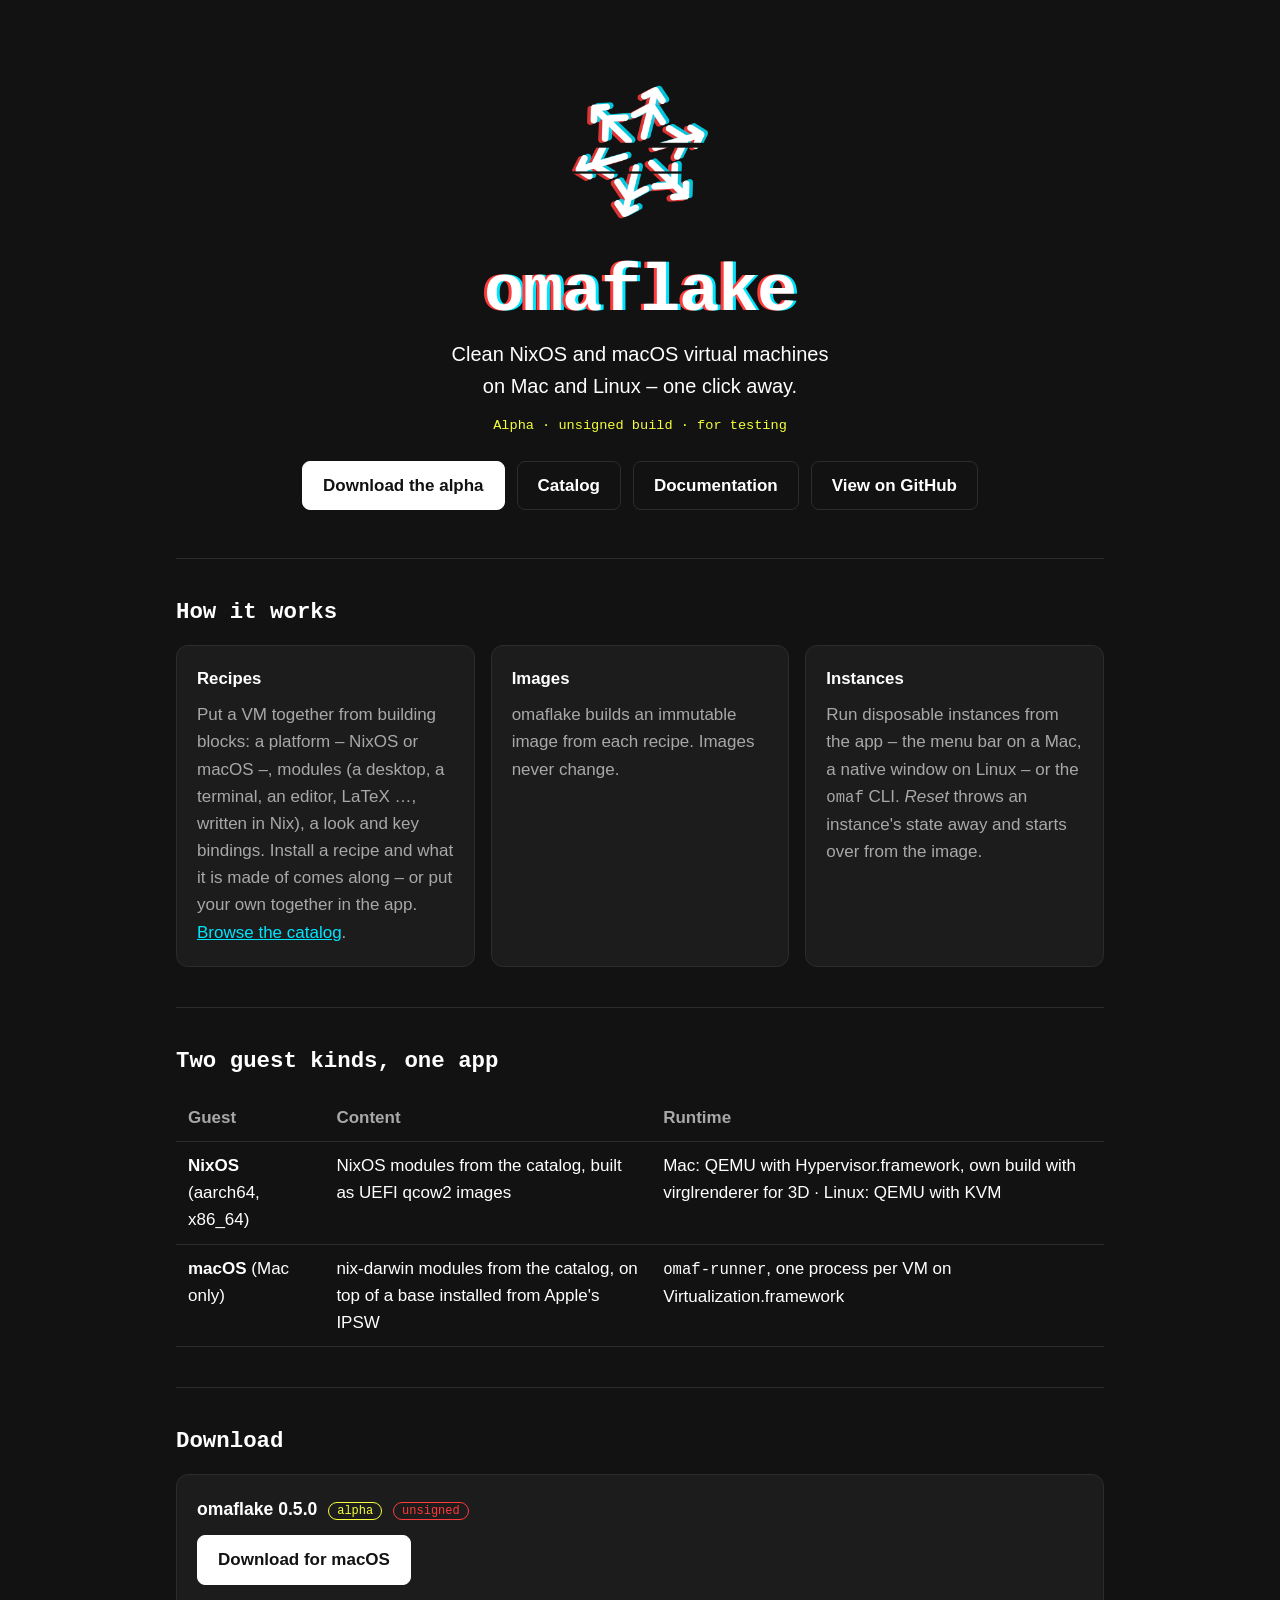
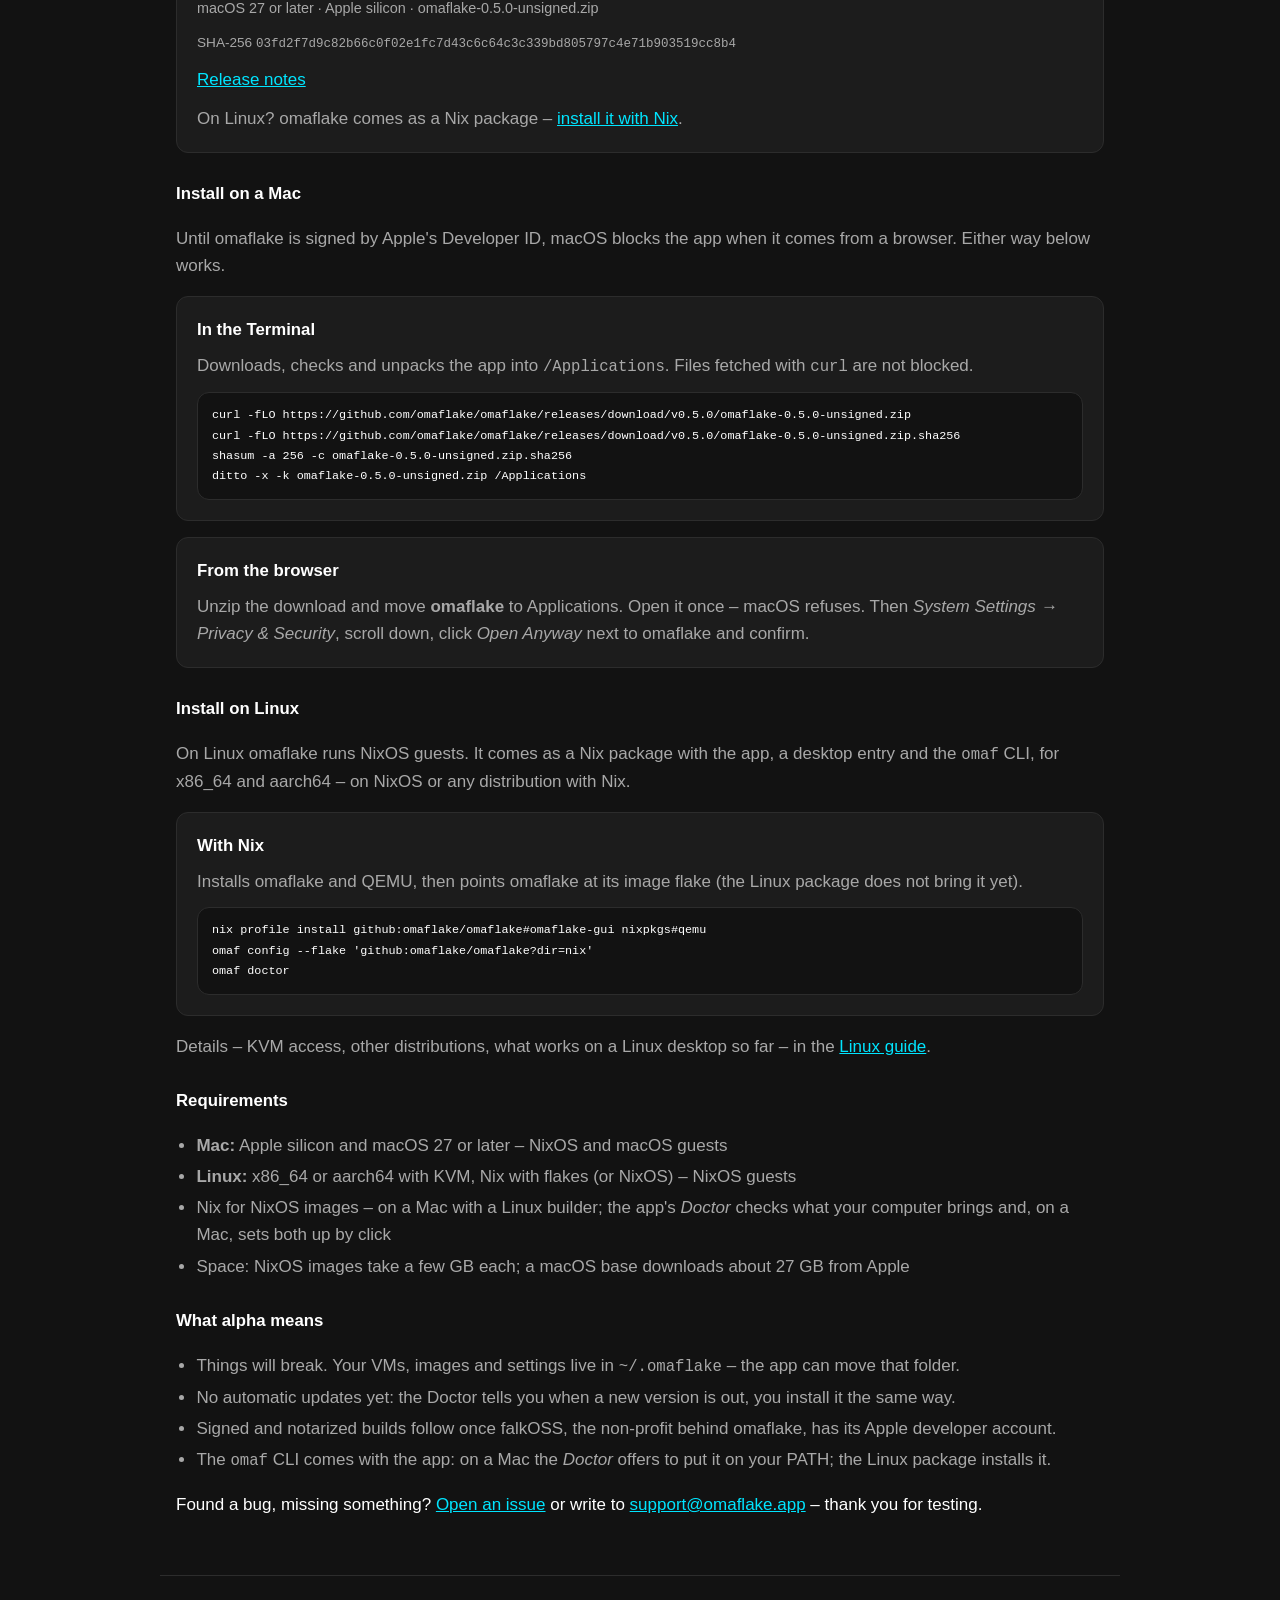
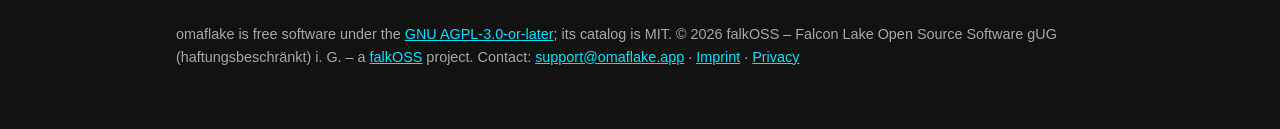
==== commit 560cb1a2: "Catalog page: recipes, modules and looks on one page catalog/ shows the three catalogs of a source's" ====
--- a/index.html
+++ b/index.html
@@ -27,7 +27,7 @@
     <p class="status">Alpha · unsigned build · for testing</p>
     <nav class="actions">
       <a class="button primary" href="#download">Download the alpha</a>
-      <a class="button" href="recipes/">Recipes</a>
+      <a class="button" href="catalog/">Catalog</a>
       <a class="button" href="https://omaflake.dev">Documentation</a>
       <a class="button" href="https://github.com/omaflake/omaflake">View on GitHub</a>
     </nav>
@@ -39,7 +39,7 @@
       <div class="cards">
         <article>
           <h3>Recipes</h3>
-          <p>Declare what a VM contains as Nix modules – NixOS for Linux guests, nix-darwin for macOS guests. <a href="recipes/">Browse the recipes</a>.</p>
+          <p>Put a VM together from building blocks: a platform – NixOS or macOS –, modules (a desktop, a terminal, an editor, LaTeX …, written in Nix), a look and key bindings. Install a recipe and what it is made of comes along – or put your own together in the app. <a href="catalog/">Browse the catalog</a>.</p>
         </article>
         <article>
           <h3>Images</h3>
@@ -58,8 +58,8 @@
         <table>
           <thead><tr><th>Guest</th><th>Content</th><th>Runtime</th></tr></thead>
           <tbody>
-            <tr><td data-label="Guest"><strong>NixOS</strong> (aarch64, x86_64)</td><td data-label="Content">NixOS modules, built as UEFI qcow2 images</td><td data-label="Runtime">Mac: QEMU with Hypervisor.framework, own build with virglrenderer for 3D · Linux: QEMU with KVM</td></tr>
-            <tr><td data-label="Guest"><strong>macOS</strong> (Mac only)</td><td data-label="Content">nix-darwin modules on top of a base installed from Apple's IPSW</td><td data-label="Runtime"><code>omaf-runner</code>, one process per VM on Virtualization.framework</td></tr>
+            <tr><td data-label="Guest"><strong>NixOS</strong> (aarch64, x86_64)</td><td data-label="Content">NixOS modules from the catalog, built as UEFI qcow2 images</td><td data-label="Runtime">Mac: QEMU with Hypervisor.framework, own build with virglrenderer for 3D · Linux: QEMU with KVM</td></tr>
+            <tr><td data-label="Guest"><strong>macOS</strong> (Mac only)</td><td data-label="Content">nix-darwin modules from the catalog, on top of a base installed from Apple's IPSW</td><td data-label="Runtime"><code>omaf-runner</code>, one process per VM on Virtualization.framework</td></tr>
           </tbody>
         </table>
       </div>
@@ -136,7 +136,7 @@
   </main>
 
   <footer>
-    <p>omaflake is free software under the <a href="https://github.com/omaflake/omaflake/blob/main/LICENSE">GNU AGPL-3.0-or-later</a>; its recipes are MIT. © 2026 falkOSS – Falcon Lake Open Source Software gUG (haftungsbeschränkt) i. G. – a <a href="https://falkoss.org">falkOSS</a> project.
+    <p>omaflake is free software under the <a href="https://github.com/omaflake/omaflake/blob/main/LICENSE">GNU AGPL-3.0-or-later</a>; its catalog is MIT. © 2026 falkOSS – Falcon Lake Open Source Software gUG (haftungsbeschränkt) i. G. – a <a href="https://falkoss.org">falkOSS</a> project.
       Contact: <a href="mailto:support@omaflake.app">support@omaflake.app</a> ·
       <a href="https://falkoss.org/impressum.html">Imprint</a> · <a href="https://falkoss.org/datenschutz.html">Privacy</a></p>
   </footer>
--- a/style.css
+++ b/style.css
@@ -187,7 +187,8 @@
 .recipe-name a { color: var(--text); text-decoration: none; overflow: hidden; text-overflow: ellipsis; white-space: nowrap; }
 .recipe-name a:hover { color: var(--cyan); }
 .recipe-name .badge { margin: 0; }
-.kind-chip { flex: none; font-size: 0.8rem; padding: 1px 8px; border-radius: 6px; border: 1px solid var(--line); }
+.kind-chip { flex: none; display: inline-flex; align-items: center; color: var(--muted); }
+.kind-chip svg { display: block; }
 .recipe-id { display: flex; align-items: center; gap: 6px; margin: -6px 0 0; color: var(--muted); font: 0.8rem var(--mono); min-width: 0; }
 .recipe-id span { white-space: nowrap; overflow: hidden; text-overflow: ellipsis; }
 .source-link { flex: none; display: inline-flex; align-items: center; justify-content: center; width: 22px; height: 22px;
@@ -251,3 +252,20 @@
 .catalog-help { margin-top: 32px; }
 .catalog-help .cards { grid-template-columns: repeat(auto-fit, minmax(min(100%, 260px), 1fr)); }
 .catalog-help .snippet code { white-space: pre; }
+
+/* The catalog page: three catalogs as tabs over one set of filters */
+.catalog-tabs { display: flex; gap: 4px; border-bottom: 1px solid var(--line); margin-top: 8px; }
+.catalog-tabs button { background: none; border: 0; border-bottom: 2px solid transparent; color: var(--muted);
+  font: 700 1rem var(--mono); padding: 10px 14px; cursor: pointer; margin-bottom: -1px; }
+.catalog-tabs button:hover { color: var(--text); }
+.catalog-tabs button[aria-selected="true"] { color: var(--text); border-bottom-color: var(--cyan); }
+.catalog-tabs button:focus-visible { outline: 2px solid var(--cyan); outline-offset: -2px; }
+.catalog-tabs .n { color: var(--muted); font-weight: 400; font-size: 0.85rem; margin-left: 4px; }
+.catalog-intro { margin: 16px 0 0; max-width: 75ch; font-size: 0.95rem; }
+.segmented[hidden], .icon-toggle[hidden], .swatches[hidden] { display: none; }
+/* A look's main colours on its card, its terminal's 16 in the details */
+.swatches { display: flex; height: 10px; border-radius: 5px; overflow: hidden; border: 1px solid var(--line); }
+.swatches span { flex: 1; }
+.palette { display: inline-grid; grid-template-columns: repeat(8, 16px); gap: 3px; vertical-align: middle; }
+.palette span { width: 16px; height: 16px; border-radius: 3px; border: 1px solid var(--line); }
+.specs dd.lines { white-space: pre-line; font-family: var(--mono); font-size: 0.82rem; }
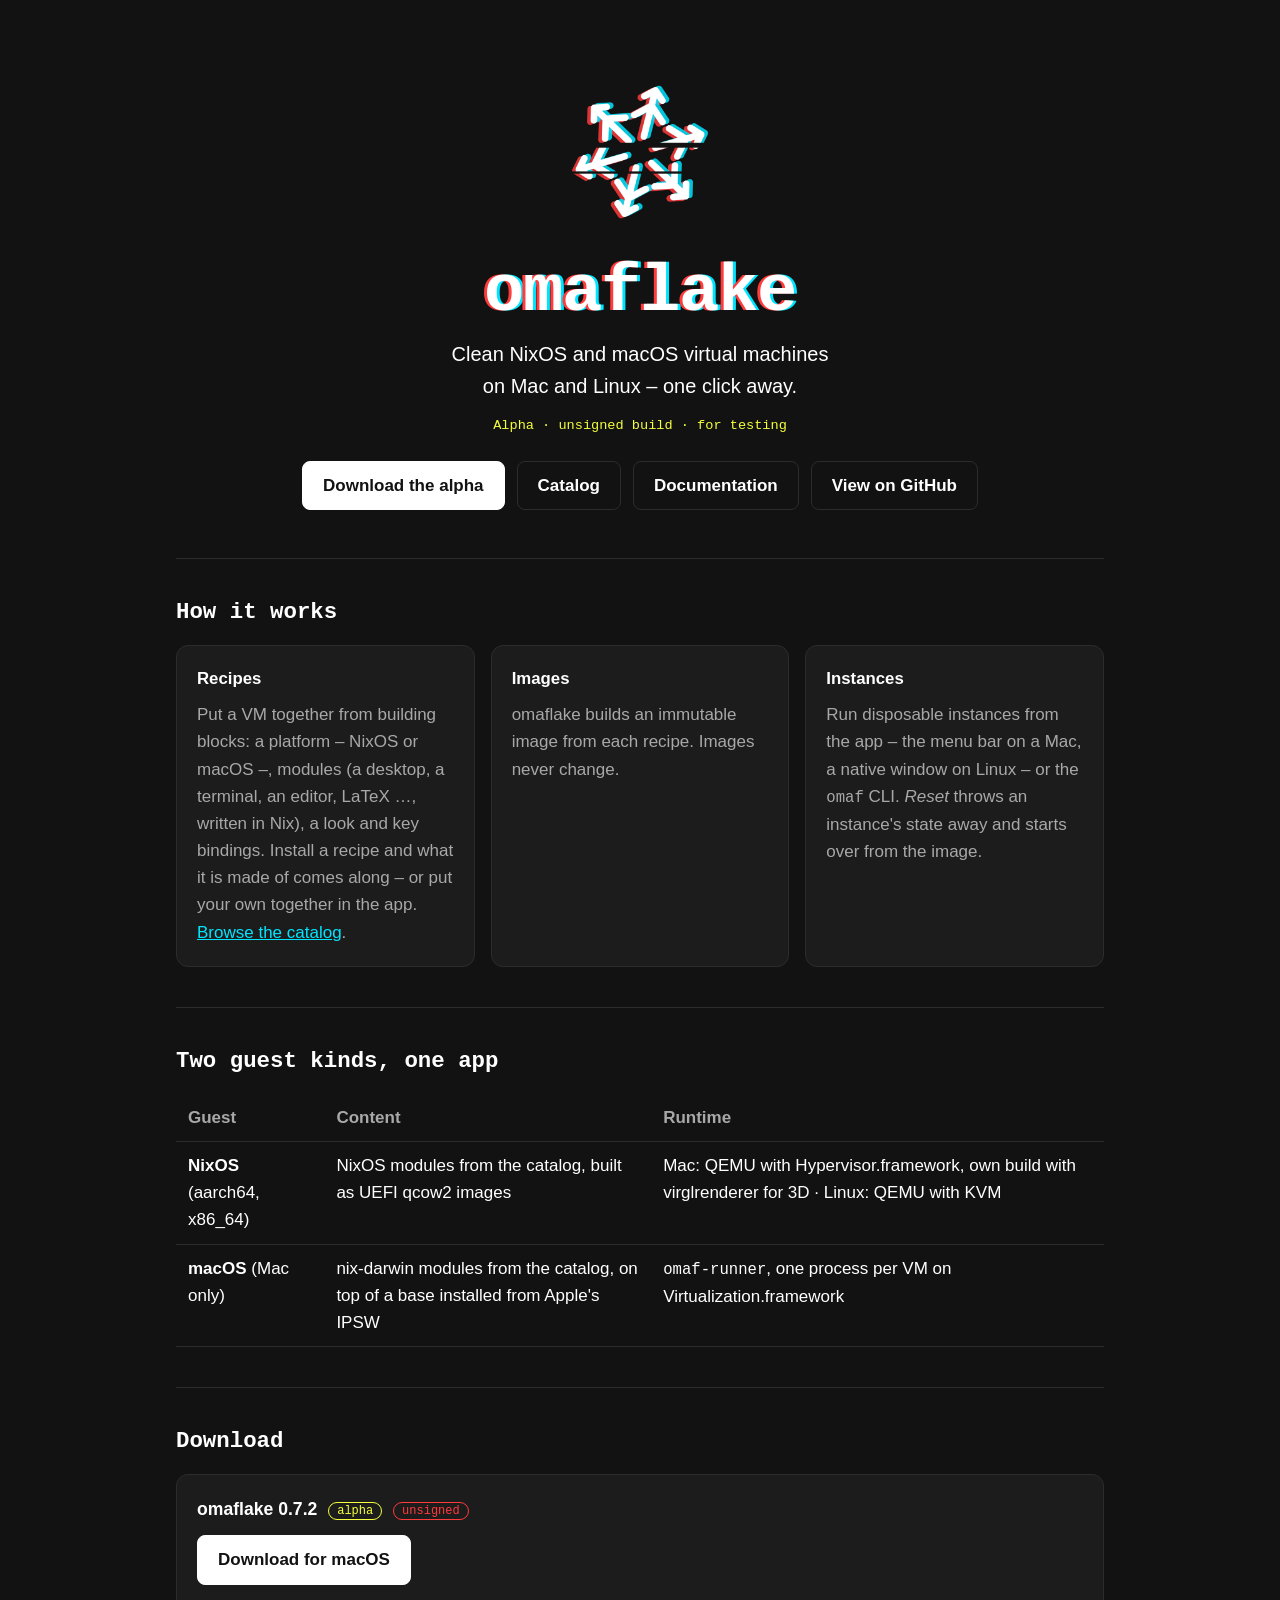
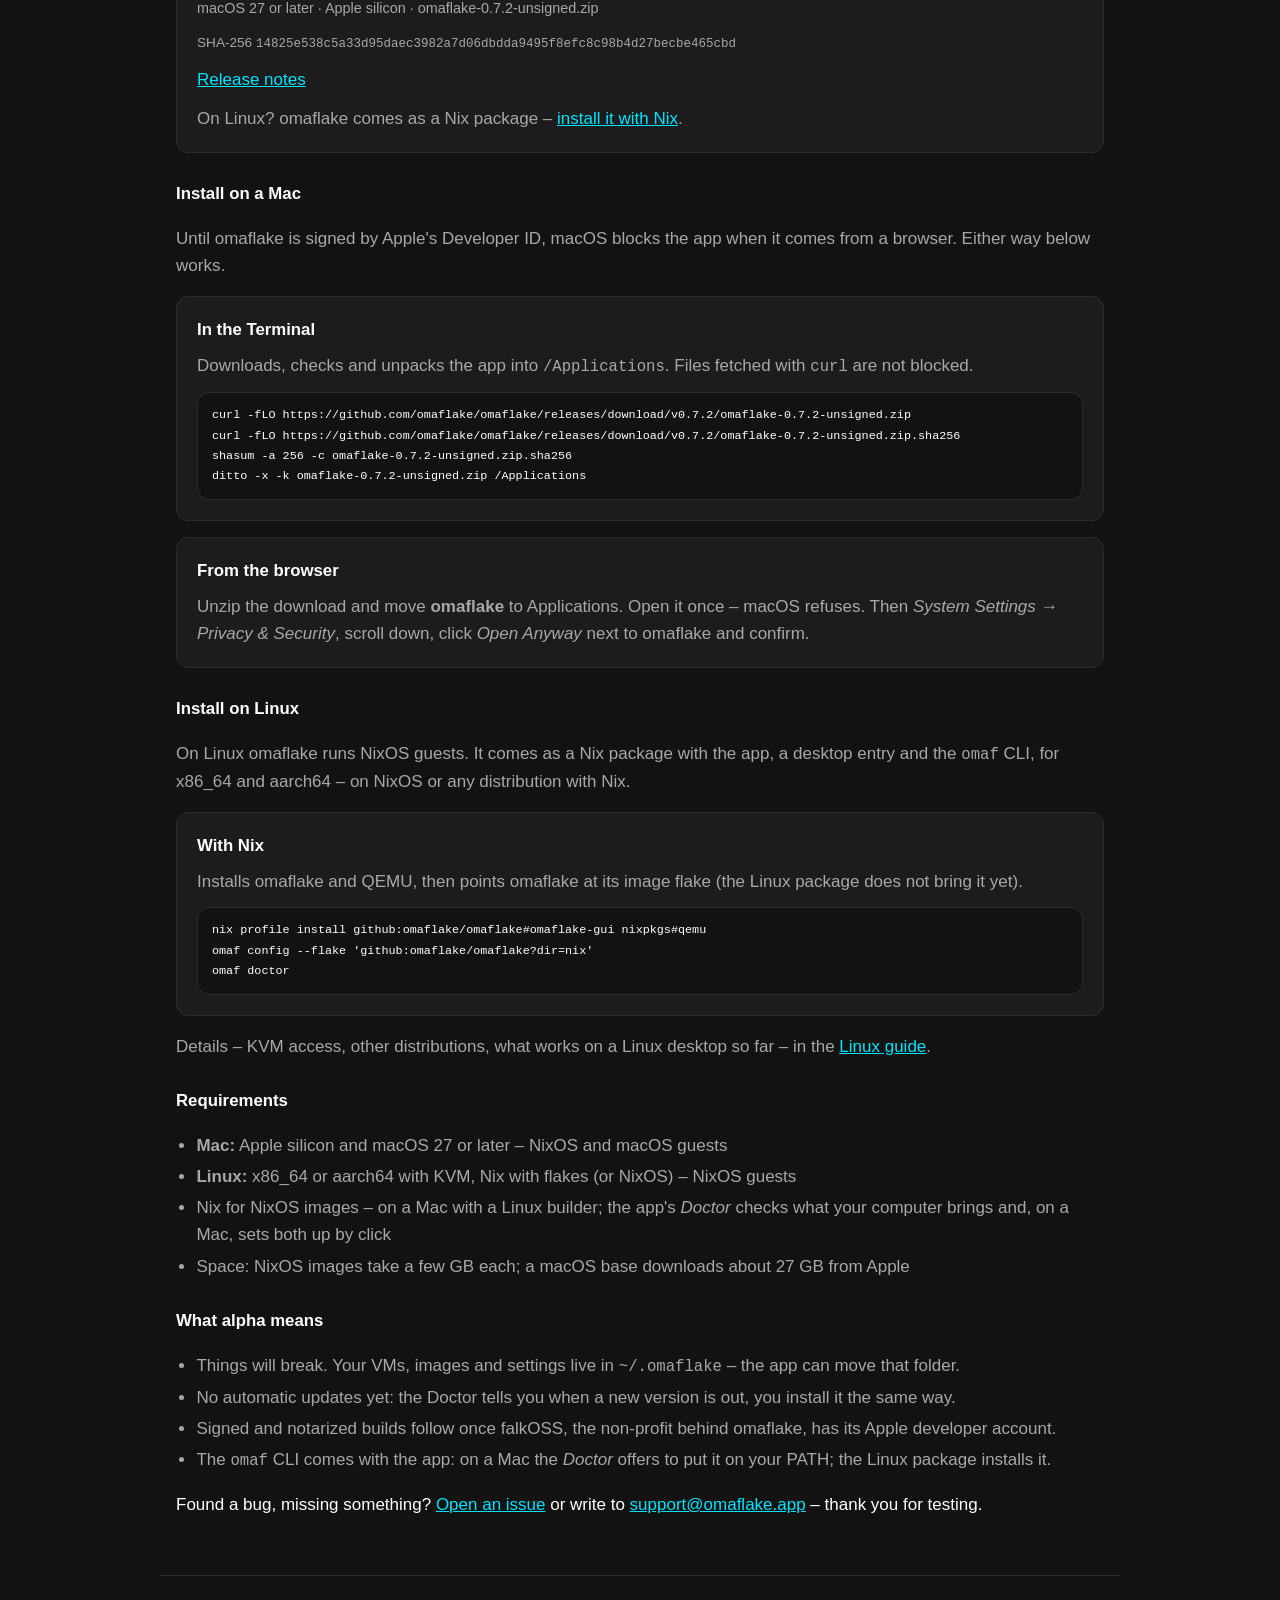
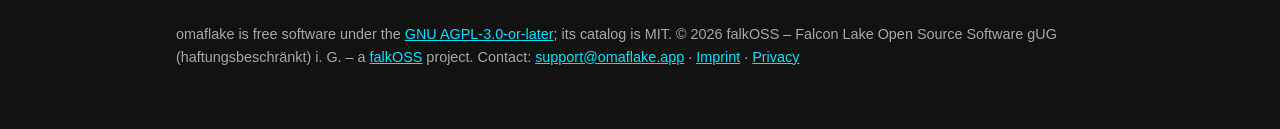
==== commit f2b13dcd: "REUSE, security.txt and pinned actions (falkoss/starterpack) SPDX headers, REUSE.toml and LICENSES/ " ====
--- a/index.html
+++ b/index.html
@@ -1,4 +1,5 @@
 <!doctype html>
+<!-- SPDX-License-Identifier: AGPL-3.0-or-later -->
 <html lang="en">
 <head>
   <meta charset="utf-8">
--- a/style.css
+++ b/style.css
@@ -1,3 +1,4 @@
+/* SPDX-License-Identifier: AGPL-3.0-or-later */
 /* Colours from omaflake/brand/README.md */
 :root {
   --bg: #121212;
@@ -262,7 +263,8 @@
 .catalog-tabs button:focus-visible { outline: 2px solid var(--cyan); outline-offset: -2px; }
 .catalog-tabs .n { color: var(--muted); font-weight: 400; font-size: 0.85rem; margin-left: 4px; }
 .catalog-intro { margin: 16px 0 0; max-width: 75ch; font-size: 0.95rem; }
-.segmented[hidden], .icon-toggle[hidden], .swatches[hidden] { display: none; }
+.segmented[hidden], .icon-toggle[hidden], .swatches[hidden], .cards[hidden] { display: none; }
+.catalog-other { margin: 16px 0 0; font-size: 0.9rem; }
 /* A look's main colours on its card, its terminal's 16 in the details */
 .swatches { display: flex; height: 10px; border-radius: 5px; overflow: hidden; border: 1px solid var(--line); }
 .swatches span { flex: 1; }
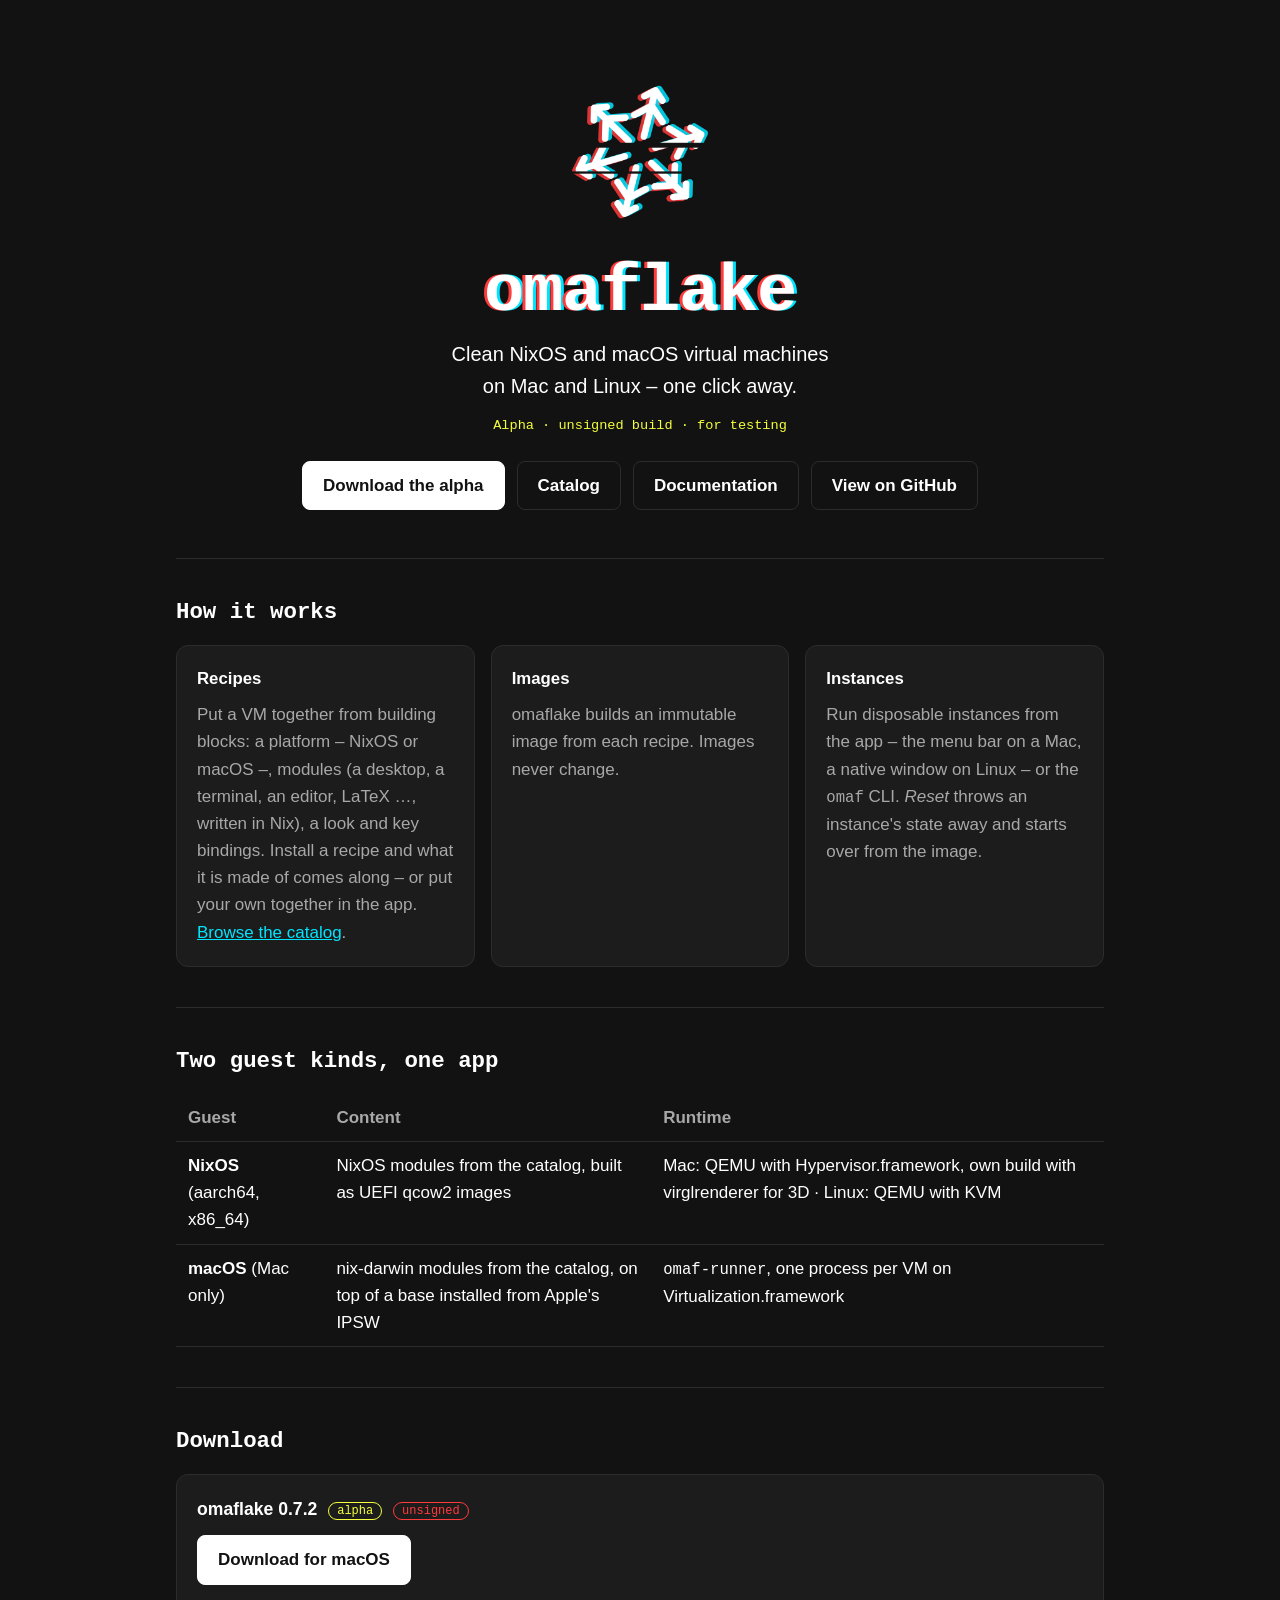
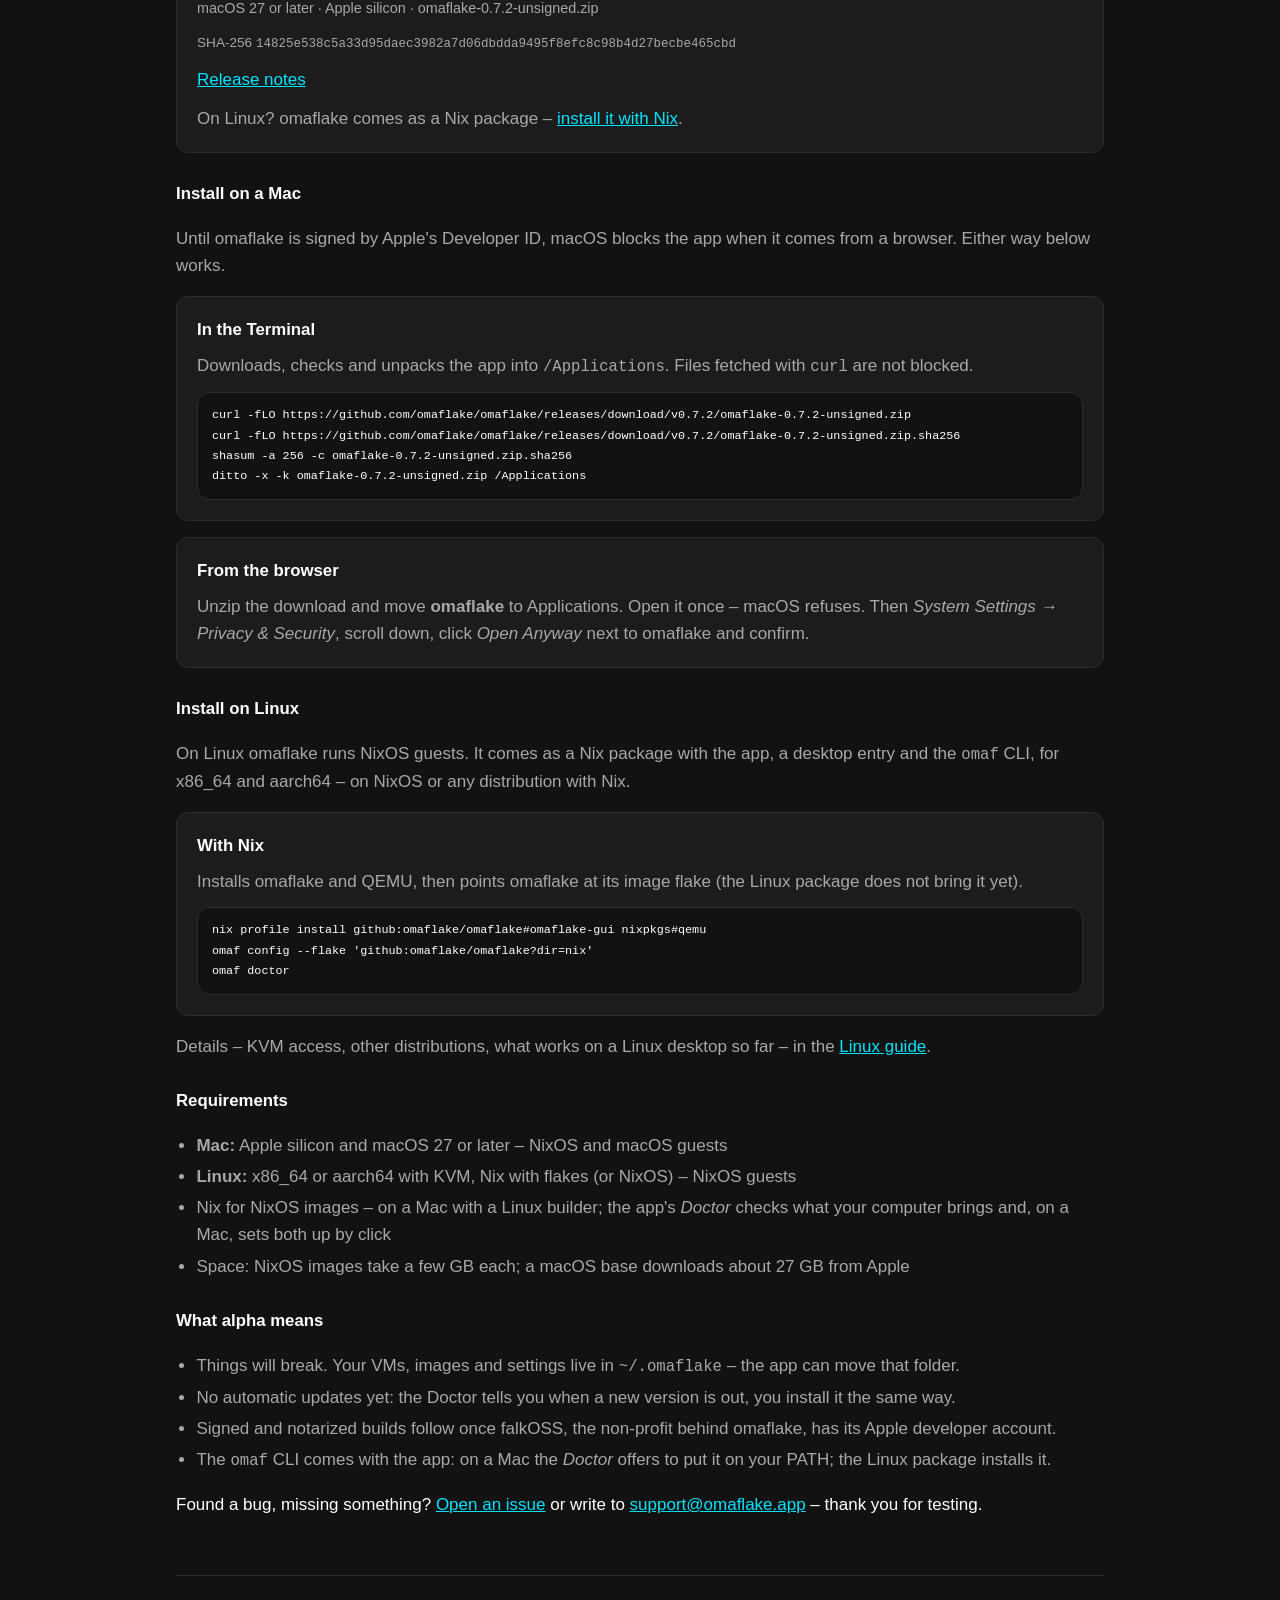
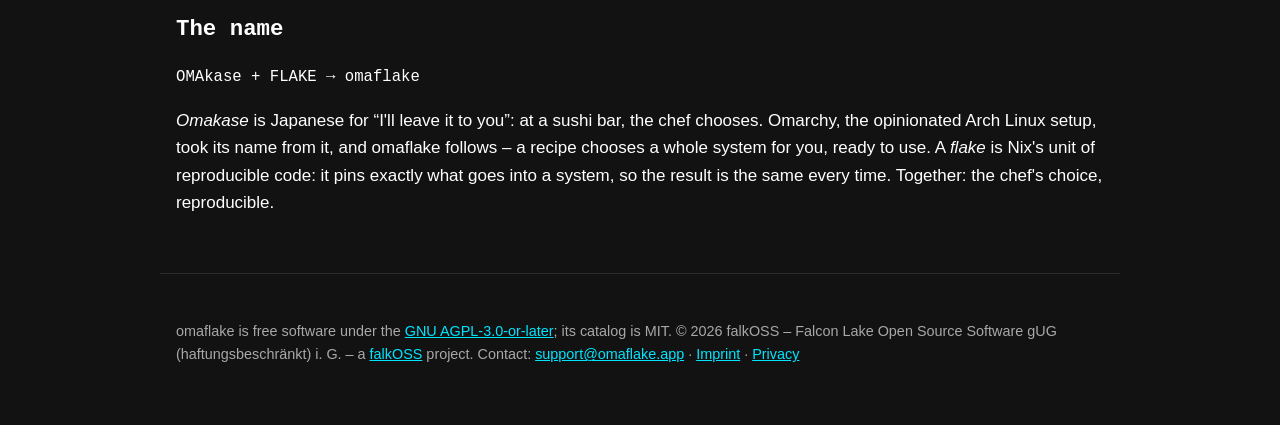
==== commit dbe0bcf8: "Explain the name omaflake As falkoss/starterpack docs/naming.md asks: the same short text on the web" ====
--- a/index.html
+++ b/index.html
@@ -134,6 +134,15 @@
       <p>Found a bug, missing something? <a href="https://github.com/omaflake/omaflake/issues">Open an issue</a> or write to
         <a href="mailto:support@omaflake.app?subject=omaflake%20alpha%20feedback">support@omaflake.app</a> – thank you for testing.</p>
     </section>
+
+    <section id="name">
+      <h2>The name</h2>
+      <p><code>OMAkase + FLAKE → omaflake</code></p>
+      <p><em>Omakase</em> is Japanese for “I'll leave it to you”: at a sushi bar, the chef chooses. Omarchy, the
+        opinionated Arch Linux setup, took its name from it, and omaflake follows – a recipe chooses a whole system for
+        you, ready to use. A <em>flake</em> is Nix's unit of reproducible code: it pins exactly what goes into a system,
+        so the result is the same every time. Together: the chef's choice, reproducible.</p>
+    </section>
   </main>
 
   <footer>
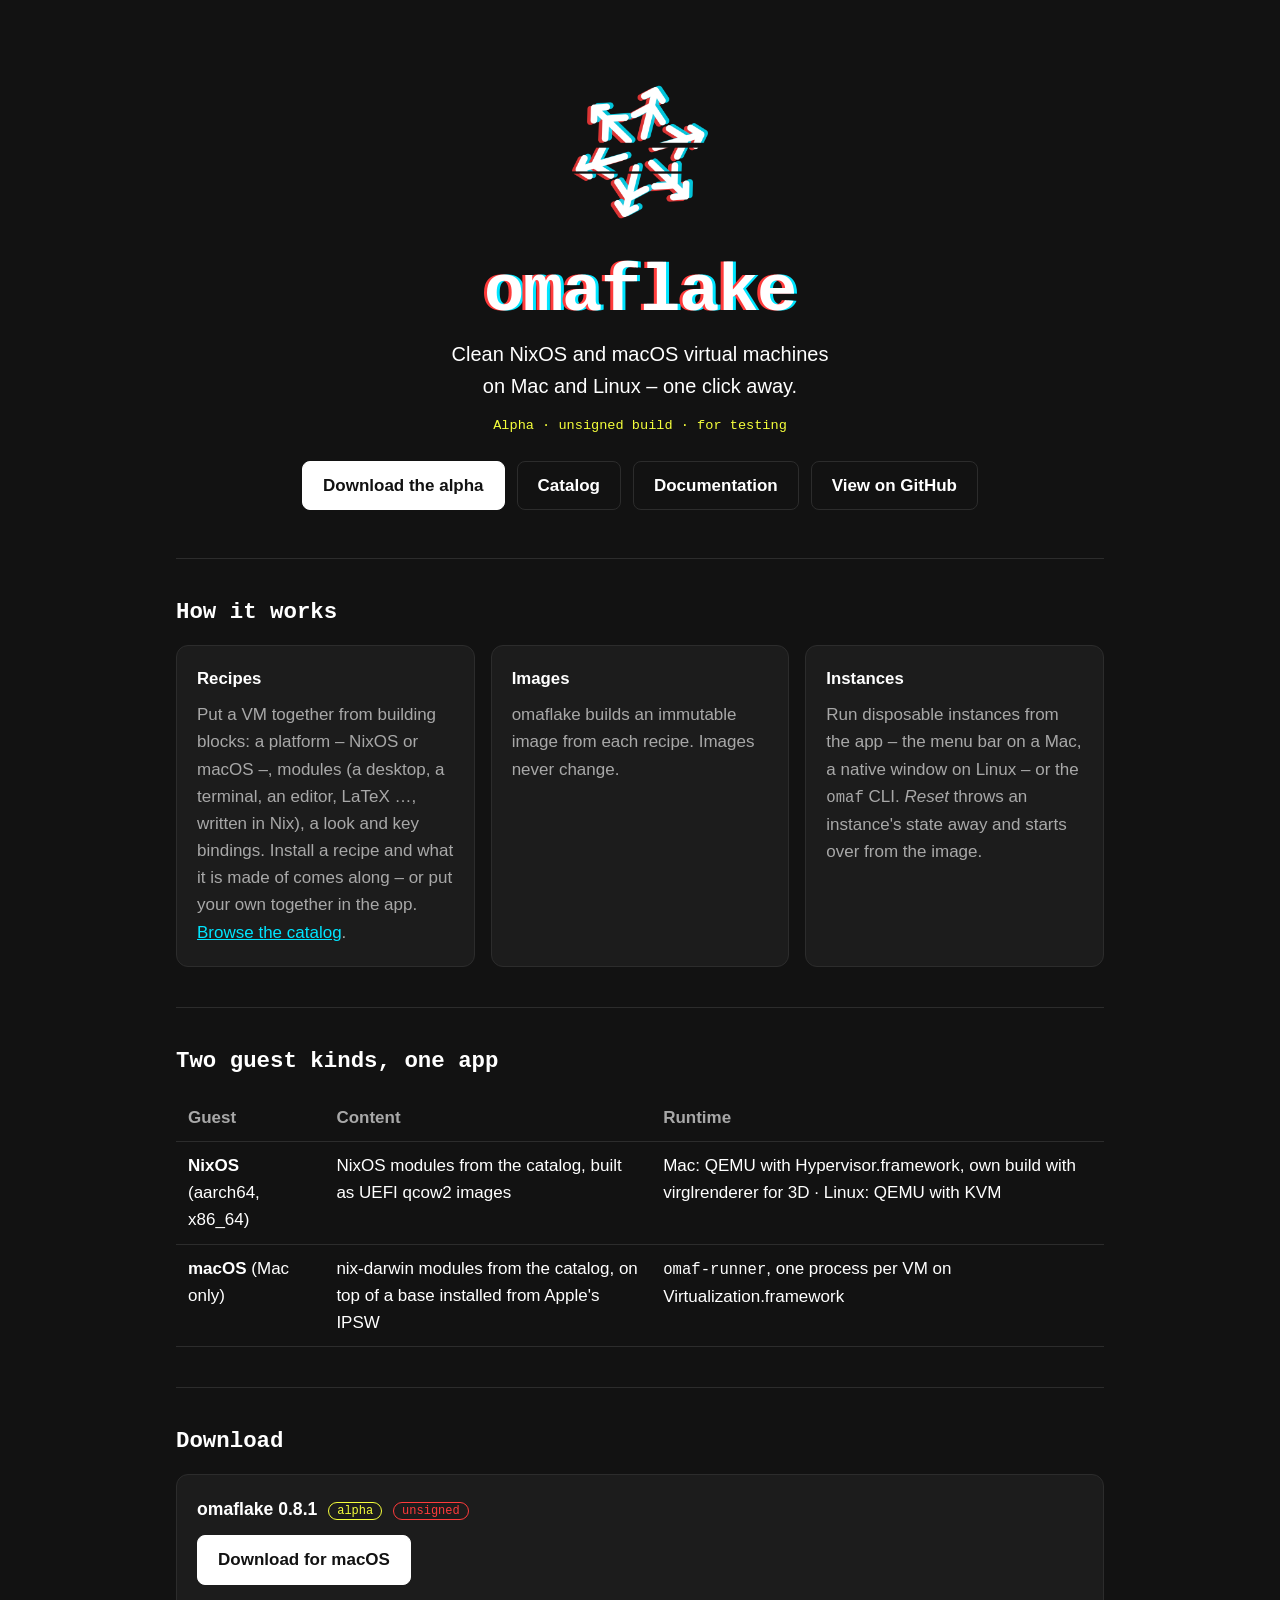
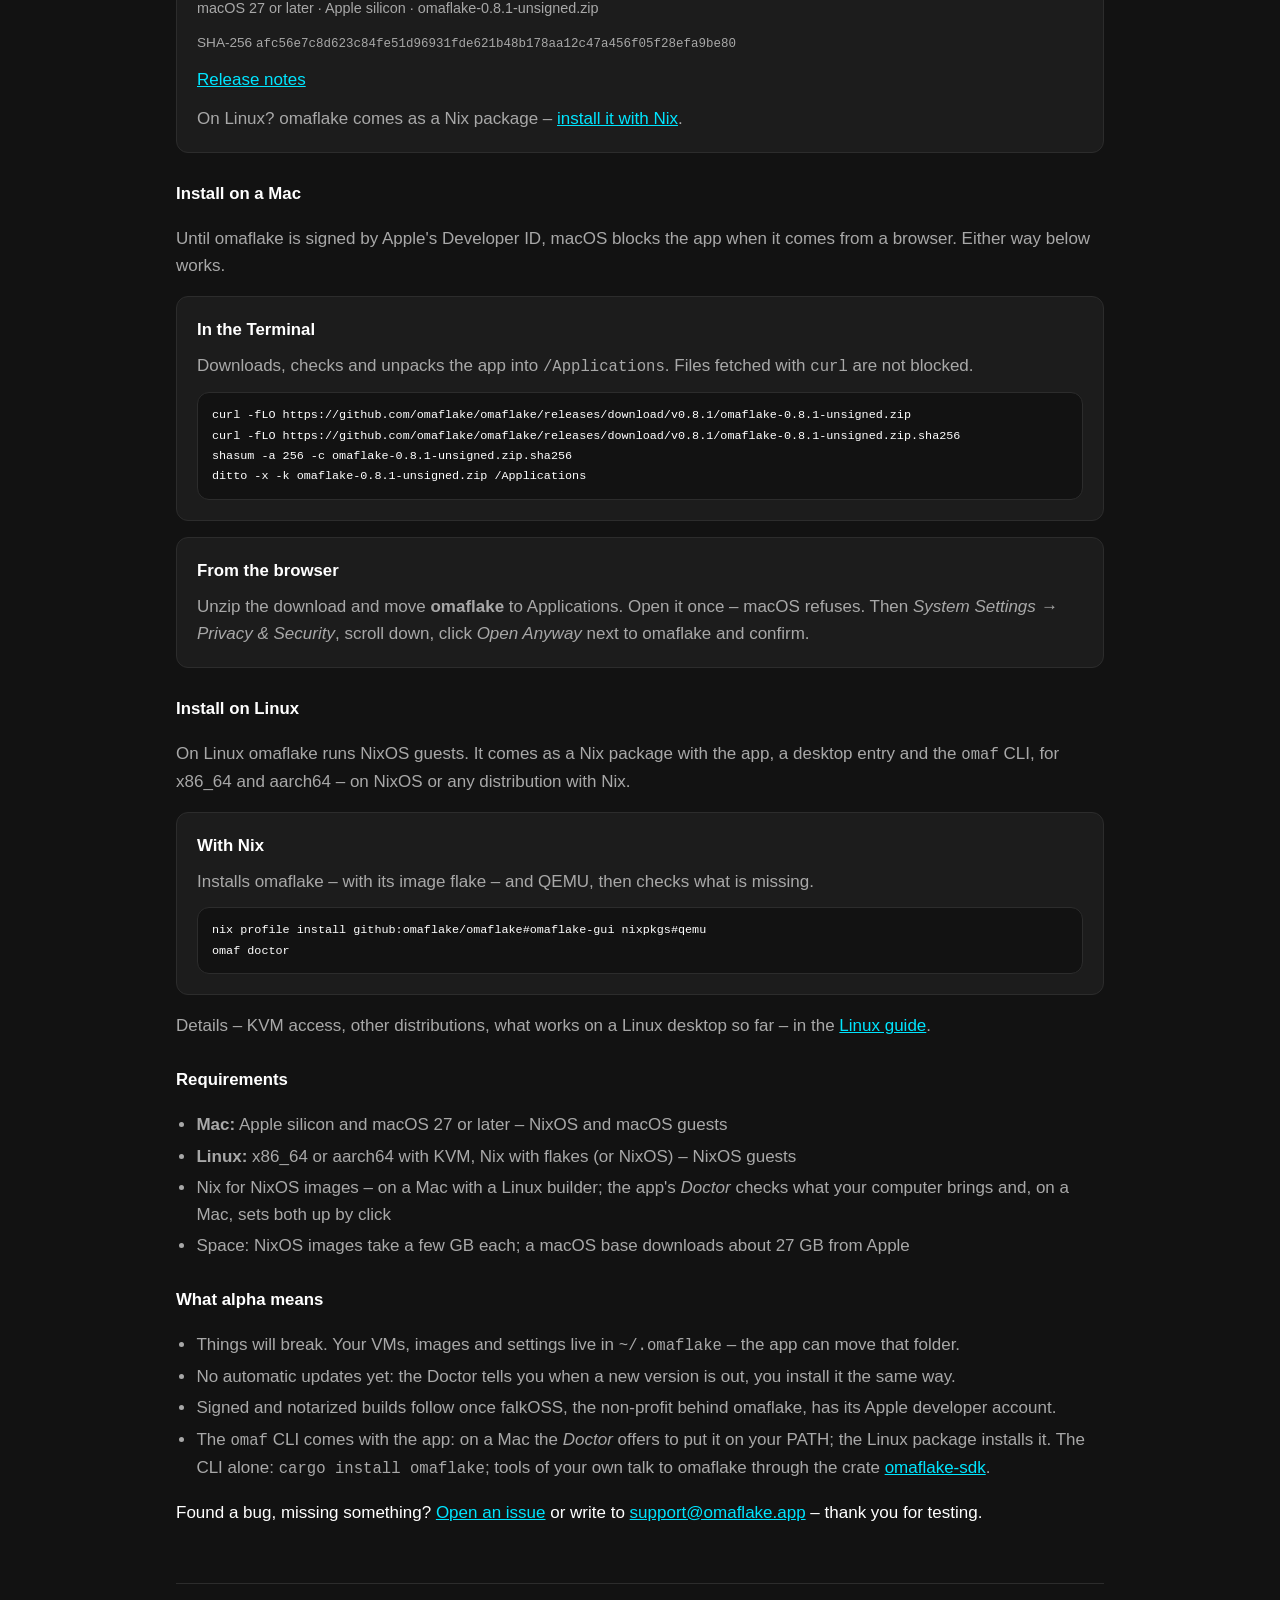
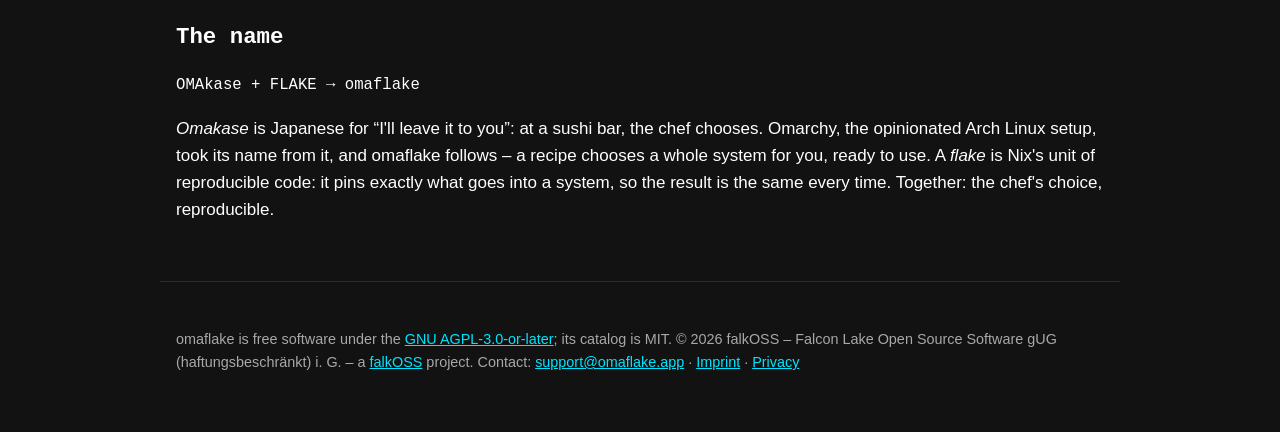
==== commit 717feb7f: "Linux install: the package brings the image flake; cargo install omaflake Co-Authored-By: Claude Opu" ====
--- a/index.html
+++ b/index.html
@@ -107,9 +107,8 @@
       <div class="cards stack">
         <article>
           <h3>With Nix</h3>
-          <p>Installs omaflake and QEMU, then points omaflake at its image flake (the Linux package does not bring it yet).</p>
+          <p>Installs omaflake – with its image flake – and QEMU, then checks what is missing.</p>
           <pre class="snippet"><code>nix profile install github:omaflake/omaflake#omaflake-gui nixpkgs#qemu
-omaf config --flake 'github:omaflake/omaflake?dir=nix'
 omaf doctor</code></pre>
         </article>
       </div>
@@ -129,7 +128,7 @@
         <li>Things will break. Your VMs, images and settings live in <code>~/.omaflake</code> – the app can move that folder.</li>
         <li>No automatic updates yet: the Doctor tells you when a new version is out, you install it the same way.</li>
         <li>Signed and notarized builds follow once falkOSS, the non-profit behind omaflake, has its Apple developer account.</li>
-        <li>The <code>omaf</code> CLI comes with the app: on a Mac the <em>Doctor</em> offers to put it on your PATH; the Linux package installs it.</li>
+        <li>The <code>omaf</code> CLI comes with the app: on a Mac the <em>Doctor</em> offers to put it on your PATH; the Linux package installs it. The CLI alone: <code>cargo install omaflake</code>; tools of your own talk to omaflake through the crate <a href="https://crates.io/crates/omaflake-sdk">omaflake-sdk</a>.</li>
       </ul>
       <p>Found a bug, missing something? <a href="https://github.com/omaflake/omaflake/issues">Open an issue</a> or write to
         <a href="mailto:support@omaflake.app?subject=omaflake%20alpha%20feedback">support@omaflake.app</a> – thank you for testing.</p>
